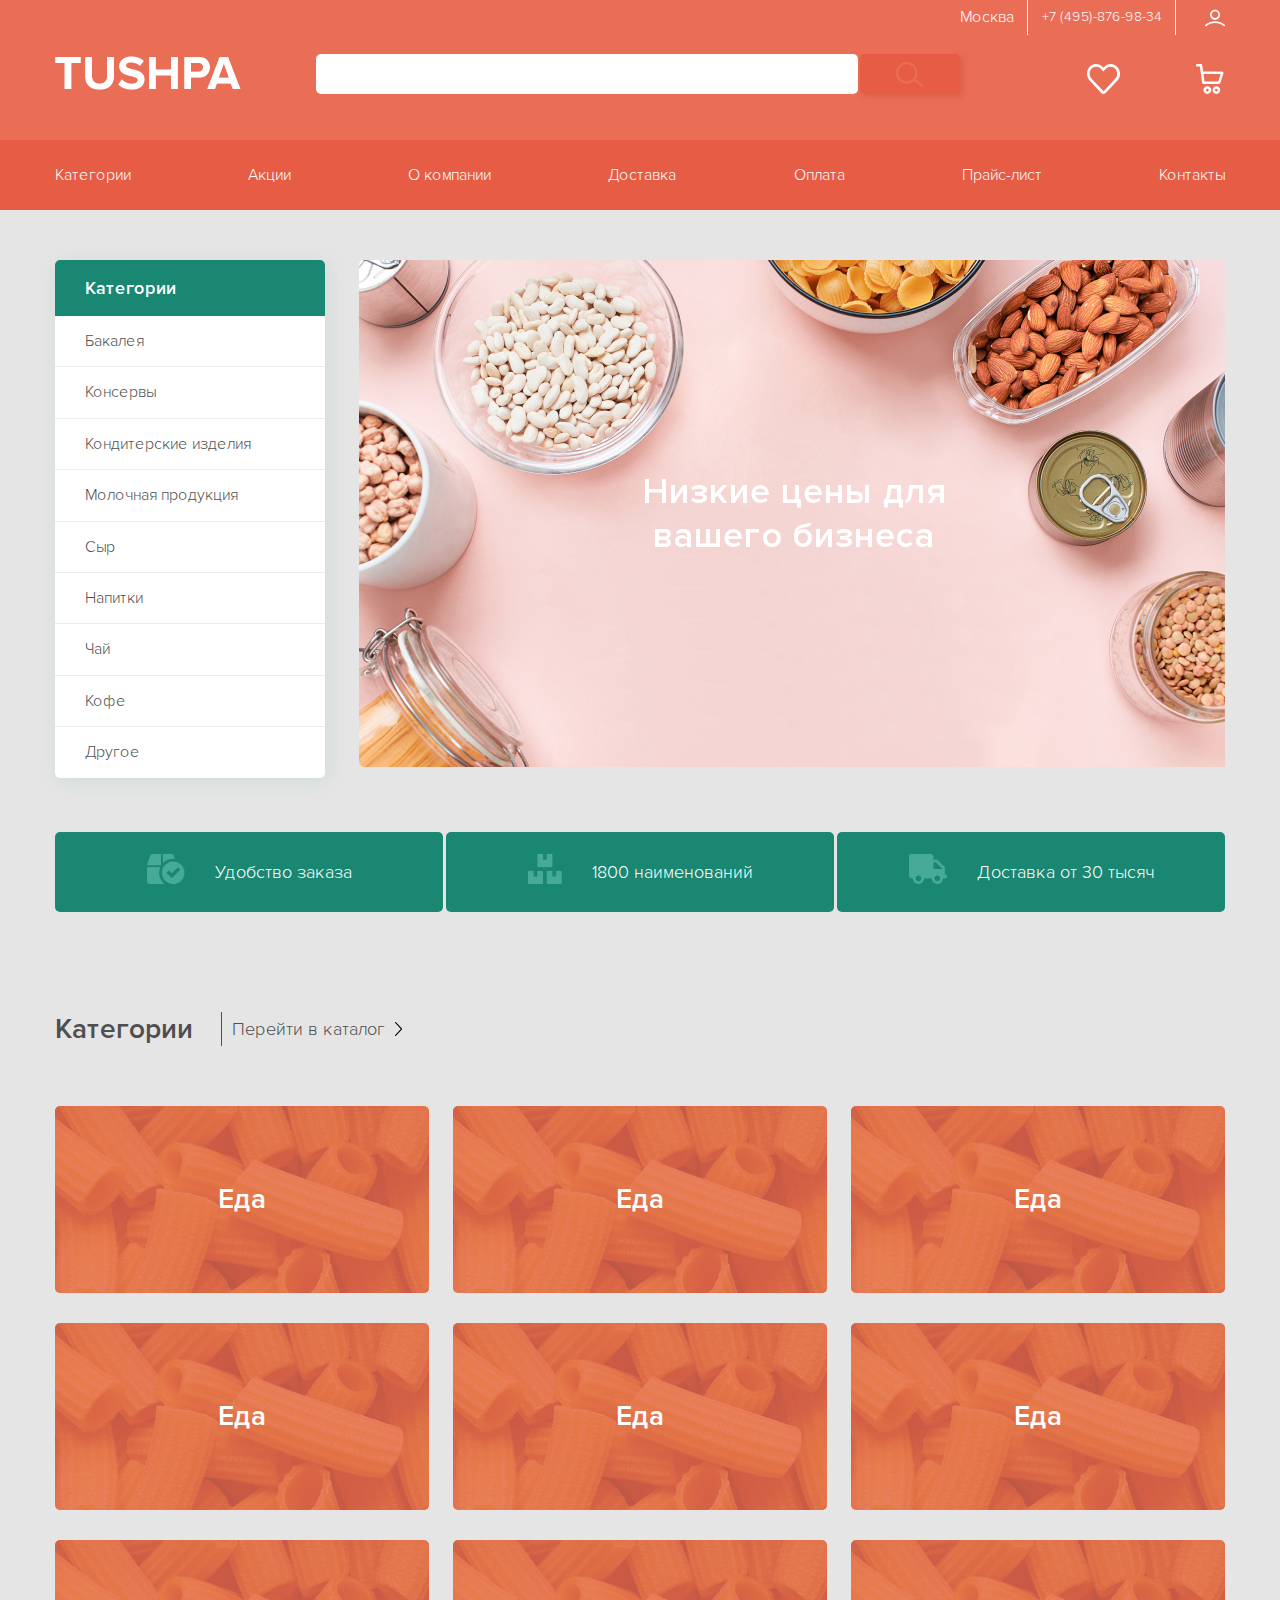
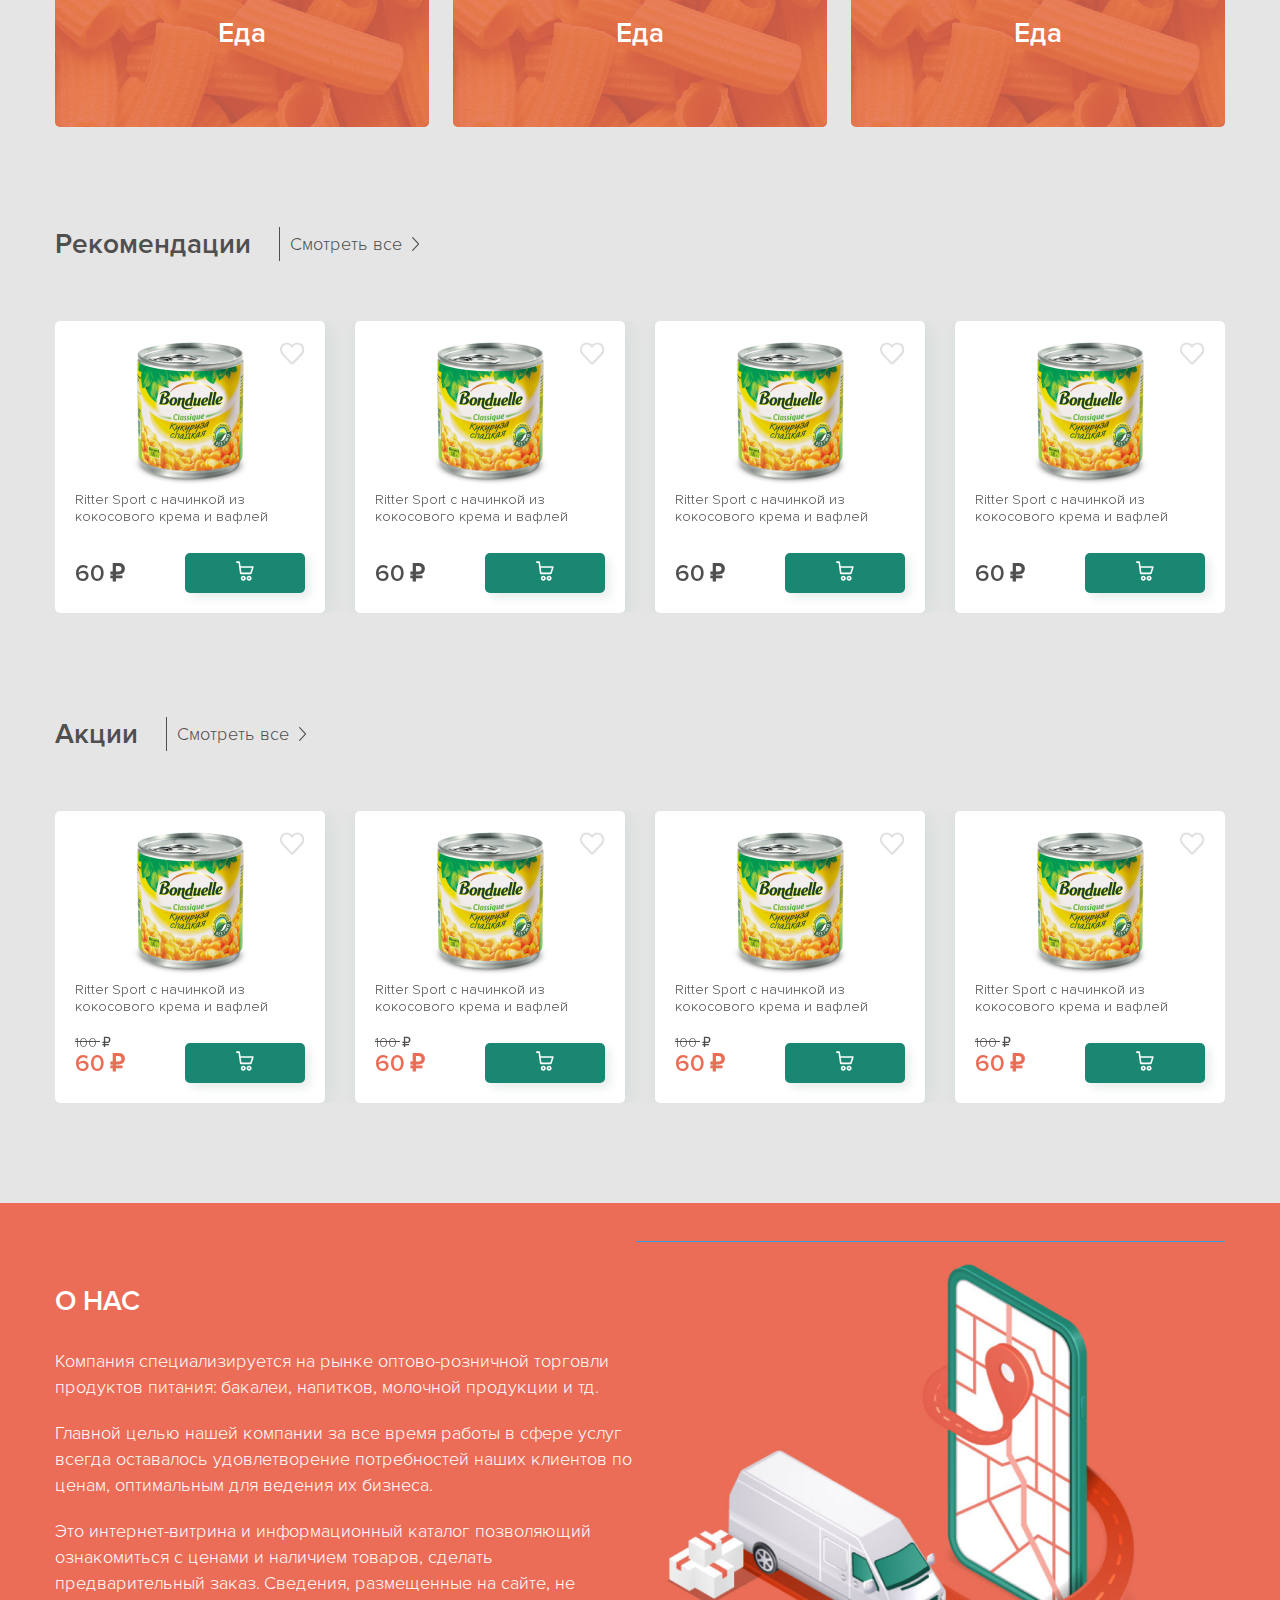
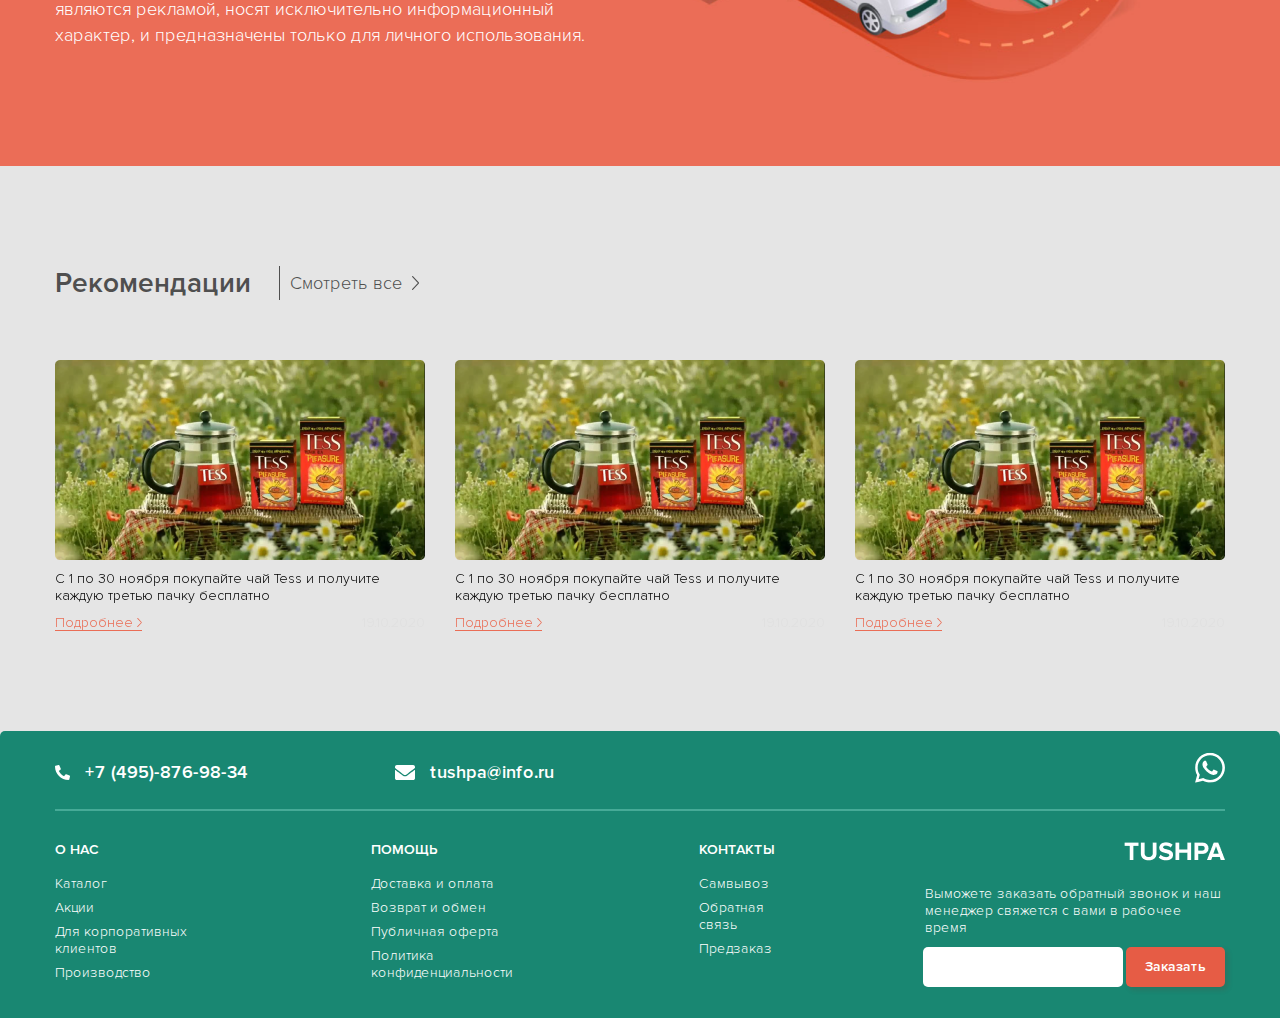
==== public/index.html @ 5996fe04 "start" ====
<!DOCTYPE html>
<html lang="ru">
  <head>
    <meta charset="UTF-8"/>
    <meta name="description" content="Здесь твой дескрипшен"/>
    <title>Здесь твой тайтл  |  Главная</title>
    <link rel="stylesheet" href="css/style.css"/>
    <meta name="viewport" content="width=device-width, initial-scale=1, maximum-scale=1"/>
  </head>
  <body class="page">
    <header class="header">
      <div class="container">
        <div class="header__top">
          <div class="header__city"> <span>Москва</span></div>
          <div class="header__tel"><a href="tel:+74958769834">+7 (495)-876-98-34</a></div>
          <div class="header__login">
            <svg>
              <use xlink:href="img/symbols.svg#svg-user"></use>
            </svg>
          </div>
        </div>
        <div class="header__main">
          <div class="header__logo"><img src="img/logo.png" alt=""/></div>
          <div class="header__search">
            <div class="header__search-input">
              <input type="text"/>
            </div>
            <div class="header__search-btn">
              <svg>
                <use xlink:href="img/symbols.svg#svg-search"></use>
              </svg>
            </div>
          </div>
          <div class="header__fav">
            <svg>
              <use xlink:href="img/symbols.svg#svg-fav"></use>
            </svg>
          </div>
          <div class="header__cart">
            <svg>
              <use xlink:href="img/symbols.svg#svg-cart"></use>
            </svg>
          </div>
        </div>
        <div class="header-mobail">
          <div class="header__login"><img src="img/logo-mobile.png" alt=""/></div>
        </div>
      </div>
    </header>
    <div class="header-nav">
      <div class="container">
        <ul class="header-nav__list">
          <li class="header-nav__item"><a class="header-nav__link" href="#">Категории</a></li>
          <li class="header-nav__item"><a class="header-nav__link" href="#">Акции</a></li>
          <li class="header-nav__item"><a class="header-nav__link" href="#">О компании</a></li>
          <li class="header-nav__item"><a class="header-nav__link" href="#">Доставка</a></li>
          <li class="header-nav__item"><a class="header-nav__link" href="#">Оплата</a></li>
          <li class="header-nav__item"><a class="header-nav__link" href="#">Прайс-лист</a></li>
          <li class="header-nav__item"><a class="header-nav__link" href="#">Контакты</a></li>
        </ul>
      </div>
    </div>
    <main class="main">
      <div class="intro">
        <div class="container">
          <div class="intro__box">
            <div class="intro__left">
              <div class="main-nav">
                <div class="main-nav__title"><span>Категории</span></div>
                <ul class="main-nav__list">
                  <li class="main-nav__item"><a class="main-nav__link" href="javascript:void(0);">Бакалея</a>
                    <ul class="main-nav__sublist">
                      <li class="main-nav__subitem"><a class="main-nav__sublink" href="javascript:void(0);"><span> Бакалея</span></a></li>
                      <li class="main-nav__subitem"><a class="main-nav__sublink" href="javascript:void(0);">Макороны</a></li>
                      <li class="main-nav__subitem"><a class="main-nav__sublink" href="javascript:void(0);">Крупы</a></li>
                      <li class="main-nav__subitem"><a class="main-nav__sublink" href="javascript:void(0);">Мука</a></li>
                      <li class="main-nav__subitem"><a class="main-nav__sublink" href="javascript:void(0);">Сахар и соль</a></li>
                      <li class="main-nav__subitem"><a class="main-nav__sublink" href="javascript:void(0);">Готвоые завраки</a></li>
                      <li class="main-nav__subitem"><a class="main-nav__sublink" href="javascript:void(0);">Продукты быстрого приготовления</a></li>
                      <li class="main-nav__subitem"><a class="main-nav__sublink" href="javascript:void(0);">Перейти в категорию<span> 
                            <svg>
                              <use xlink:href="img/symbols.svg#svg-arrow"></use>
                            </svg></span></a></li>
                    </ul>
                  </li>
                  <li class="main-nav__item"><a class="main-nav__link" href="javascript:void(0);">Консервы</a></li>
                  <li class="main-nav__item"><a class="main-nav__link" href="javascript:void(0);">Кондитерские изделия</a></li>
                  <li class="main-nav__item"><a class="main-nav__link" href="javascript:void(0);">Молочная продукция</a></li>
                  <li class="main-nav__item"><a class="main-nav__link" href="javascript:void(0);">Сыр</a></li>
                  <li class="main-nav__item"><a class="main-nav__link" href="javascript:void(0);">Напитки</a></li>
                  <li class="main-nav__item"><a class="main-nav__link" href="javascript:void(0);">Чай</a></li>
                  <li class="main-nav__item"><a class="main-nav__link" href="javascript:void(0);">Кофе</a></li>
                  <li class="main-nav__item"><a class="main-nav__link" href="javascript:void(0);">Другое</a></li>
                </ul>
              </div>
            </div>
            <div class="intro__right">
              <div class="intro__slider" data-slider="items" data-count="1">
                <ul class="intro__list" data-sliders="data-sliders">
                  <li class="intro__item">
                    <div class="intro__img"><img src="img/intro.jpg" alt=""/></div>
                    <div class="intro__text"><span>Низкие цены для вашего бизнеса</span></div>
                  </li>
                  <li class="intro__item">
                    <div class="intro__img"><img src="img/intro.jpg" alt=""/></div>
                    <div class="intro__text"><span>Низкие цены для вашего бизнеса</span></div>
                  </li>
                  <li class="intro__item">
                    <div class="intro__img"><img src="img/intro.jpg" alt=""/></div>
                    <div class="intro__text"><span>Низкие цены для вашего бизнеса</span></div>
                  </li>
                  <li class="intro__item">
                    <div class="intro__img"><img src="img/intro.jpg" alt=""/></div>
                    <div class="intro__text"><span>Низкие цены для вашего бизнеса</span></div>
                  </li>
                </ul>
              </div>
            </div>
          </div>
        </div>
      </div>
      <div class="section section_features">
        <div class="container">
          <div class="features">
            <ul class="features__list">
              <li class="features__item">
                <div class="features__img"><img src="img/features-1.png" alt=""/></div>
                <div class="features__text"><span>Удобство заказа</span></div>
              </li>
              <li class="features__item">
                <div class="features__img"><img src="img/features-2.png" alt=""/></div>
                <div class="features__text"><span>1800 наименований</span></div>
              </li>
              <li class="features__item">
                <div class="features__img"><img src="img/features-3.png" alt=""/></div>
                <div class="features__text"><span>Доставка от 30 тысяч</span></div>
              </li>
            </ul>
          </div>
        </div>
      </div>
      <div class="section section_navigation">
        <div class="container">
          <div class="mobile-nav">
            <ul class="mobile-nav__list">
              <li class="mobile-nav__item">
                <div class="mobile-nav__link">
                  <svg>
                    <use xlink:href="img/symbols.svg#svg-home"></use>
                  </svg>
                </div>
              </li>
              <li class="mobile-nav__item">
                <div class="mobile-nav__link">
                  <svg>
                    <use xlink:href="img/symbols.svg#svg-cart"></use>
                  </svg>
                </div>
              </li>
              <li class="mobile-nav__item">
                <div class="mobile-nav__link mobile-nav__search">
                  <svg>
                    <use xlink:href="img/symbols.svg#svg-search"></use>
                  </svg>
                </div>
              </li>
              <li class="mobile-nav__item">
                <div class="mobile-nav__link">
                  <svg>
                    <use xlink:href="img/symbols.svg#svg-user"></use>
                  </svg>
                </div>
              </li>
              <li class="mobile-nav__item">
                <div class="mobile-nav__link">
                  <svg>
                    <use xlink:href="img/symbols.svg#svg-burger"></use>
                  </svg>
                </div>
              </li>
            </ul>
          </div>
        </div>
      </div>
      <div class="section">
        <div class="container">
          <div class="category">
            <div class="category__title">
              <p> Категории </p><span>Перейти в каталог <span>
                  <svg>
                    <use xlink:href="img/symbols.svg#svg-arrow"></use>
                  </svg></span></span>
            </div>
            <ul class="category__list">
              <li class="category__item">
                <div class="category-card">
                  <div class="category-card__img"><img src="img/categ.png" alt=""/></div>
                  <div class="category-card__text"><span>Еда</span></div>
                </div>
              </li>
              <li class="category__item">
                <div class="category-card">
                  <div class="category-card__img"><img src="img/categ.png" alt=""/></div>
                  <div class="category-card__text"><span>Еда</span></div>
                </div>
              </li>
              <li class="category__item">
                <div class="category-card">
                  <div class="category-card__img"><img src="img/categ.png" alt=""/></div>
                  <div class="category-card__text"><span>Еда</span></div>
                </div>
              </li>
              <li class="category__item">
                <div class="category-card">
                  <div class="category-card__img"><img src="img/categ.png" alt=""/></div>
                  <div class="category-card__text"><span>Еда</span></div>
                </div>
              </li>
              <li class="category__item">
                <div class="category-card">
                  <div class="category-card__img"><img src="img/categ.png" alt=""/></div>
                  <div class="category-card__text"><span>Еда</span></div>
                </div>
              </li>
              <li class="category__item">
                <div class="category-card">
                  <div class="category-card__img"><img src="img/categ.png" alt=""/></div>
                  <div class="category-card__text"><span>Еда</span></div>
                </div>
              </li>
              <li class="category__item">
                <div class="category-card">
                  <div class="category-card__img"><img src="img/categ.png" alt=""/></div>
                  <div class="category-card__text"><span>Еда</span></div>
                </div>
              </li>
              <li class="category__item">
                <div class="category-card">
                  <div class="category-card__img"><img src="img/categ.png" alt=""/></div>
                  <div class="category-card__text"><span>Еда</span></div>
                </div>
              </li>
              <li class="category__item">
                <div class="category-card">
                  <div class="category-card__img"><img src="img/categ.png" alt=""/></div>
                  <div class="category-card__text"><span>Еда</span></div>
                </div>
              </li>
            </ul>
          </div>
        </div>
      </div>
      <div class="section">
        <div class="container">
          <div class="recommend">
            <div class="recommend__title">
              <p> Рекомендации</p><span>Смотреть все <span>
                  <svg>
                    <use xlink:href="img/symbols.svg#svg-arrow"></use>
                  </svg></span></span>
            </div>
            <div class="special__slider" data-slider="items" data-count="4">
              <ul class="recommend__list" data-sliders="data-sliders">
                <li class="recommend__item">
                  <div class="product-card">
                    <div class="product-card__fav">
                      <svg>
                        <use xlink:href="img/symbols.svg#svg-fav"></use>
                      </svg>
                    </div>
                    <div class="product-card__img"><img src="img/product-card.png" alt=""/></div>
                    <div class="product-card__text">
                      <p>Ritter Sport с начинкой из кокосового крема и вафлей </p>
                    </div>
                    <div class="product-card__box">
                      <div class="product-card__price">
                        <div class="product-card__price_sale"><span>100</span><span>₽</span></div>
                        <div class="product-card__price_new"><span>60</span><span>₽</span></div>
                      </div>
                      <div class="product-card__cart">
                        <div class="product-card__basket"><span class="product-card__basket_ico">
                            <svg>
                              <use xlink:href="img/symbols.svg#svg-cart"></use>
                            </svg></span>
                          <div class="product-card__counter"><span class="product-card__counter-minus">-</span>
                            <input type="text" value="1"/><span class="product-card__counter-plus">+</span>
                          </div>
                        </div>
                      </div>
                    </div>
                  </div>
                </li>
                <li class="recommend__item">
                  <div class="product-card">
                    <div class="product-card__fav">
                      <svg>
                        <use xlink:href="img/symbols.svg#svg-fav"></use>
                      </svg>
                    </div>
                    <div class="product-card__img"><img src="img/product-card.png" alt=""/></div>
                    <div class="product-card__text">
                      <p>Ritter Sport с начинкой из кокосового крема и вафлей </p>
                    </div>
                    <div class="product-card__box">
                      <div class="product-card__price">
                        <div class="product-card__price_sale"><span>100</span><span>₽</span></div>
                        <div class="product-card__price_new"><span>60</span><span>₽</span></div>
                      </div>
                      <div class="product-card__cart">
                        <div class="product-card__basket"><span class="product-card__basket_ico">
                            <svg>
                              <use xlink:href="img/symbols.svg#svg-cart"></use>
                            </svg></span>
                          <div class="product-card__counter"><span class="product-card__counter-minus">-</span>
                            <input type="text" value="1"/><span class="product-card__counter-plus">+</span>
                          </div>
                        </div>
                      </div>
                    </div>
                  </div>
                </li>
                <li class="recommend__item">
                  <div class="product-card">
                    <div class="product-card__fav">
                      <svg>
                        <use xlink:href="img/symbols.svg#svg-fav"></use>
                      </svg>
                    </div>
                    <div class="product-card__img"><img src="img/product-card.png" alt=""/></div>
                    <div class="product-card__text">
                      <p>Ritter Sport с начинкой из кокосового крема и вафлей </p>
                    </div>
                    <div class="product-card__box">
                      <div class="product-card__price">
                        <div class="product-card__price_sale"><span>100</span><span>₽</span></div>
                        <div class="product-card__price_new"><span>60</span><span>₽</span></div>
                      </div>
                      <div class="product-card__cart">
                        <div class="product-card__basket"><span class="product-card__basket_ico">
                            <svg>
                              <use xlink:href="img/symbols.svg#svg-cart"></use>
                            </svg></span>
                          <div class="product-card__counter"><span class="product-card__counter-minus">-</span>
                            <input type="text" value="1"/><span class="product-card__counter-plus">+</span>
                          </div>
                        </div>
                      </div>
                    </div>
                  </div>
                </li>
                <li class="recommend__item">
                  <div class="product-card">
                    <div class="product-card__fav">
                      <svg>
                        <use xlink:href="img/symbols.svg#svg-fav"></use>
                      </svg>
                    </div>
                    <div class="product-card__img"><img src="img/product-card.png" alt=""/></div>
                    <div class="product-card__text">
                      <p>Ritter Sport с начинкой из кокосового крема и вафлей </p>
                    </div>
                    <div class="product-card__box">
                      <div class="product-card__price">
                        <div class="product-card__price_sale"><span>100</span><span>₽</span></div>
                        <div class="product-card__price_new"><span>60</span><span>₽</span></div>
                      </div>
                      <div class="product-card__cart">
                        <div class="product-card__basket"><span class="product-card__basket_ico">
                            <svg>
                              <use xlink:href="img/symbols.svg#svg-cart"></use>
                            </svg></span>
                          <div class="product-card__counter"><span class="product-card__counter-minus">-</span>
                            <input type="text" value="1"/><span class="product-card__counter-plus">+</span>
                          </div>
                        </div>
                      </div>
                    </div>
                  </div>
                </li>
                <li class="recommend__item">
                  <div class="product-card">
                    <div class="product-card__fav">
                      <svg>
                        <use xlink:href="img/symbols.svg#svg-fav"></use>
                      </svg>
                    </div>
                    <div class="product-card__img"><img src="img/product-card.png" alt=""/></div>
                    <div class="product-card__text">
                      <p>Ritter Sport с начинкой из кокосового крема и вафлей </p>
                    </div>
                    <div class="product-card__box">
                      <div class="product-card__price">
                        <div class="product-card__price_sale"><span>100</span><span>₽</span></div>
                        <div class="product-card__price_new"><span>60</span><span>₽</span></div>
                      </div>
                      <div class="product-card__cart">
                        <div class="product-card__basket"><span class="product-card__basket_ico">
                            <svg>
                              <use xlink:href="img/symbols.svg#svg-cart"></use>
                            </svg></span>
                          <div class="product-card__counter"><span class="product-card__counter-minus">-</span>
                            <input type="text" value="1"/><span class="product-card__counter-plus">+</span>
                          </div>
                        </div>
                      </div>
                    </div>
                  </div>
                </li>
                <li class="recommend__item">
                  <div class="product-card">
                    <div class="product-card__fav">
                      <svg>
                        <use xlink:href="img/symbols.svg#svg-fav"></use>
                      </svg>
                    </div>
                    <div class="product-card__img"><img src="img/product-card.png" alt=""/></div>
                    <div class="product-card__text">
                      <p>Ritter Sport с начинкой из кокосового крема и вафлей </p>
                    </div>
                    <div class="product-card__box">
                      <div class="product-card__price">
                        <div class="product-card__price_sale"><span>100</span><span>₽</span></div>
                        <div class="product-card__price_new"><span>60</span><span>₽</span></div>
                      </div>
                      <div class="product-card__cart">
                        <div class="product-card__basket"><span class="product-card__basket_ico">
                            <svg>
                              <use xlink:href="img/symbols.svg#svg-cart"></use>
                            </svg></span>
                          <div class="product-card__counter"><span class="product-card__counter-minus">-</span>
                            <input type="text" value="1"/><span class="product-card__counter-plus">+</span>
                          </div>
                        </div>
                      </div>
                    </div>
                  </div>
                </li>
                <li class="recommend__item">
                  <div class="product-card">
                    <div class="product-card__fav">
                      <svg>
                        <use xlink:href="img/symbols.svg#svg-fav"></use>
                      </svg>
                    </div>
                    <div class="product-card__img"><img src="img/product-card.png" alt=""/></div>
                    <div class="product-card__text">
                      <p>Ritter Sport с начинкой из кокосового крема и вафлей </p>
                    </div>
                    <div class="product-card__box">
                      <div class="product-card__price">
                        <div class="product-card__price_sale"><span>100</span><span>₽</span></div>
                        <div class="product-card__price_new"><span>60</span><span>₽</span></div>
                      </div>
                      <div class="product-card__cart">
                        <div class="product-card__basket"><span class="product-card__basket_ico">
                            <svg>
                              <use xlink:href="img/symbols.svg#svg-cart"></use>
                            </svg></span>
                          <div class="product-card__counter"><span class="product-card__counter-minus">-</span>
                            <input type="text" value="1"/><span class="product-card__counter-plus">+</span>
                          </div>
                        </div>
                      </div>
                    </div>
                  </div>
                </li>
                <li class="recommend__item">
                  <div class="product-card">
                    <div class="product-card__fav">
                      <svg>
                        <use xlink:href="img/symbols.svg#svg-fav"></use>
                      </svg>
                    </div>
                    <div class="product-card__img"><img src="img/product-card.png" alt=""/></div>
                    <div class="product-card__text">
                      <p>Ritter Sport с начинкой из кокосового крема и вафлей </p>
                    </div>
                    <div class="product-card__box">
                      <div class="product-card__price">
                        <div class="product-card__price_sale"><span>100</span><span>₽</span></div>
                        <div class="product-card__price_new"><span>60</span><span>₽</span></div>
                      </div>
                      <div class="product-card__cart">
                        <div class="product-card__basket"><span class="product-card__basket_ico">
                            <svg>
                              <use xlink:href="img/symbols.svg#svg-cart"></use>
                            </svg></span>
                          <div class="product-card__counter"><span class="product-card__counter-minus">-</span>
                            <input type="text" value="1"/><span class="product-card__counter-plus">+</span>
                          </div>
                        </div>
                      </div>
                    </div>
                  </div>
                </li>
              </ul>
            </div>
          </div>
        </div>
      </div>
      <div class="section">
        <div class="container">
          <div class="stocks">
            <div class="stocks__title">
              <p> Акции</p><span>Смотреть все <span>
                  <svg>
                    <use xlink:href="img/symbols.svg#svg-arrow"></use>
                  </svg></span></span>
            </div>
            <div class="special__slider" data-slider="items" data-count="4">
              <ul class="stocks__list" data-sliders="data-sliders">
                <li class="stocks__item">
                  <div class="product-card">
                    <div class="product-card__fav">
                      <svg>
                        <use xlink:href="img/symbols.svg#svg-fav"></use>
                      </svg>
                    </div>
                    <div class="product-card__img"><img src="img/product-card.png" alt=""/></div>
                    <div class="product-card__text">
                      <p>Ritter Sport с начинкой из кокосового крема и вафлей </p>
                    </div>
                    <div class="product-card__box">
                      <div class="product-card__price">
                        <div class="product-card__price_sale"><span>100</span><span>₽</span></div>
                        <div class="product-card__price_new"><span>60</span><span>₽</span></div>
                      </div>
                      <div class="product-card__cart">
                        <div class="product-card__basket"><span class="product-card__basket_ico">
                            <svg>
                              <use xlink:href="img/symbols.svg#svg-cart"></use>
                            </svg></span>
                          <div class="product-card__counter"><span class="product-card__counter-minus">-</span>
                            <input type="text" value="1"/><span class="product-card__counter-plus">+</span>
                          </div>
                        </div>
                      </div>
                    </div>
                  </div>
                </li>
                <li class="stocks__item">
                  <div class="product-card">
                    <div class="product-card__fav">
                      <svg>
                        <use xlink:href="img/symbols.svg#svg-fav"></use>
                      </svg>
                    </div>
                    <div class="product-card__img"><img src="img/product-card.png" alt=""/></div>
                    <div class="product-card__text">
                      <p>Ritter Sport с начинкой из кокосового крема и вафлей </p>
                    </div>
                    <div class="product-card__box">
                      <div class="product-card__price">
                        <div class="product-card__price_sale"><span>100</span><span>₽</span></div>
                        <div class="product-card__price_new"><span>60</span><span>₽</span></div>
                      </div>
                      <div class="product-card__cart">
                        <div class="product-card__basket"><span class="product-card__basket_ico">
                            <svg>
                              <use xlink:href="img/symbols.svg#svg-cart"></use>
                            </svg></span>
                          <div class="product-card__counter"><span class="product-card__counter-minus">-</span>
                            <input type="text" value="1"/><span class="product-card__counter-plus">+</span>
                          </div>
                        </div>
                      </div>
                    </div>
                  </div>
                </li>
                <li class="stocks__item">
                  <div class="product-card">
                    <div class="product-card__fav">
                      <svg>
                        <use xlink:href="img/symbols.svg#svg-fav"></use>
                      </svg>
                    </div>
                    <div class="product-card__img"><img src="img/product-card.png" alt=""/></div>
                    <div class="product-card__text">
                      <p>Ritter Sport с начинкой из кокосового крема и вафлей </p>
                    </div>
                    <div class="product-card__box">
                      <div class="product-card__price">
                        <div class="product-card__price_sale"><span>100</span><span>₽</span></div>
                        <div class="product-card__price_new"><span>60</span><span>₽</span></div>
                      </div>
                      <div class="product-card__cart">
                        <div class="product-card__basket"><span class="product-card__basket_ico">
                            <svg>
                              <use xlink:href="img/symbols.svg#svg-cart"></use>
                            </svg></span>
                          <div class="product-card__counter"><span class="product-card__counter-minus">-</span>
                            <input type="text" value="1"/><span class="product-card__counter-plus">+</span>
                          </div>
                        </div>
                      </div>
                    </div>
                  </div>
                </li>
                <li class="stocks__item">
                  <div class="product-card">
                    <div class="product-card__fav">
                      <svg>
                        <use xlink:href="img/symbols.svg#svg-fav"></use>
                      </svg>
                    </div>
                    <div class="product-card__img"><img src="img/product-card.png" alt=""/></div>
                    <div class="product-card__text">
                      <p>Ritter Sport с начинкой из кокосового крема и вафлей </p>
                    </div>
                    <div class="product-card__box">
                      <div class="product-card__price">
                        <div class="product-card__price_sale"><span>100</span><span>₽</span></div>
                        <div class="product-card__price_new"><span>60</span><span>₽</span></div>
                      </div>
                      <div class="product-card__cart">
                        <div class="product-card__basket"><span class="product-card__basket_ico">
                            <svg>
                              <use xlink:href="img/symbols.svg#svg-cart"></use>
                            </svg></span>
                          <div class="product-card__counter"><span class="product-card__counter-minus">-</span>
                            <input type="text" value="1"/><span class="product-card__counter-plus">+</span>
                          </div>
                        </div>
                      </div>
                    </div>
                  </div>
                </li>
                <li class="stocks__item">
                  <div class="product-card">
                    <div class="product-card__fav">
                      <svg>
                        <use xlink:href="img/symbols.svg#svg-fav"></use>
                      </svg>
                    </div>
                    <div class="product-card__img"><img src="img/product-card.png" alt=""/></div>
                    <div class="product-card__text">
                      <p>Ritter Sport с начинкой из кокосового крема и вафлей </p>
                    </div>
                    <div class="product-card__box">
                      <div class="product-card__price">
                        <div class="product-card__price_sale"><span>100</span><span>₽</span></div>
                        <div class="product-card__price_new"><span>60</span><span>₽</span></div>
                      </div>
                      <div class="product-card__cart">
                        <div class="product-card__basket"><span class="product-card__basket_ico">
                            <svg>
                              <use xlink:href="img/symbols.svg#svg-cart"></use>
                            </svg></span>
                          <div class="product-card__counter"><span class="product-card__counter-minus">-</span>
                            <input type="text" value="1"/><span class="product-card__counter-plus">+</span>
                          </div>
                        </div>
                      </div>
                    </div>
                  </div>
                </li>
                <li class="stocks__item">
                  <div class="product-card">
                    <div class="product-card__fav">
                      <svg>
                        <use xlink:href="img/symbols.svg#svg-fav"></use>
                      </svg>
                    </div>
                    <div class="product-card__img"><img src="img/product-card.png" alt=""/></div>
                    <div class="product-card__text">
                      <p>Ritter Sport с начинкой из кокосового крема и вафлей </p>
                    </div>
                    <div class="product-card__box">
                      <div class="product-card__price">
                        <div class="product-card__price_sale"><span>100</span><span>₽</span></div>
                        <div class="product-card__price_new"><span>60</span><span>₽</span></div>
                      </div>
                      <div class="product-card__cart">
                        <div class="product-card__basket"><span class="product-card__basket_ico">
                            <svg>
                              <use xlink:href="img/symbols.svg#svg-cart"></use>
                            </svg></span>
                          <div class="product-card__counter"><span class="product-card__counter-minus">-</span>
                            <input type="text" value="1"/><span class="product-card__counter-plus">+</span>
                          </div>
                        </div>
                      </div>
                    </div>
                  </div>
                </li>
                <li class="stocks__item">
                  <div class="product-card">
                    <div class="product-card__fav">
                      <svg>
                        <use xlink:href="img/symbols.svg#svg-fav"></use>
                      </svg>
                    </div>
                    <div class="product-card__img"><img src="img/product-card.png" alt=""/></div>
                    <div class="product-card__text">
                      <p>Ritter Sport с начинкой из кокосового крема и вафлей </p>
                    </div>
                    <div class="product-card__box">
                      <div class="product-card__price">
                        <div class="product-card__price_sale"><span>100</span><span>₽</span></div>
                        <div class="product-card__price_new"><span>60</span><span>₽</span></div>
                      </div>
                      <div class="product-card__cart">
                        <div class="product-card__basket"><span class="product-card__basket_ico">
                            <svg>
                              <use xlink:href="img/symbols.svg#svg-cart"></use>
                            </svg></span>
                          <div class="product-card__counter"><span class="product-card__counter-minus">-</span>
                            <input type="text" value="1"/><span class="product-card__counter-plus">+</span>
                          </div>
                        </div>
                      </div>
                    </div>
                  </div>
                </li>
                <li class="stocks__item">
                  <div class="product-card">
                    <div class="product-card__fav">
                      <svg>
                        <use xlink:href="img/symbols.svg#svg-fav"></use>
                      </svg>
                    </div>
                    <div class="product-card__img"><img src="img/product-card.png" alt=""/></div>
                    <div class="product-card__text">
                      <p>Ritter Sport с начинкой из кокосового крема и вафлей </p>
                    </div>
                    <div class="product-card__box">
                      <div class="product-card__price">
                        <div class="product-card__price_sale"><span>100</span><span>₽</span></div>
                        <div class="product-card__price_new"><span>60</span><span>₽</span></div>
                      </div>
                      <div class="product-card__cart">
                        <div class="product-card__basket"><span class="product-card__basket_ico">
                            <svg>
                              <use xlink:href="img/symbols.svg#svg-cart"></use>
                            </svg></span>
                          <div class="product-card__counter"><span class="product-card__counter-minus">-</span>
                            <input type="text" value="1"/><span class="product-card__counter-plus">+</span>
                          </div>
                        </div>
                      </div>
                    </div>
                  </div>
                </li>
              </ul>
            </div>
          </div>
        </div>
      </div>
      <div class="section section_about">
        <div class="container">
          <div class="about">
            <div class="about__left"> 
              <div class="about__title"> 
                <p>О НАС</p>
              </div>
              <div class="about__text">
                <p>Компания специализируется на рынке оптово-розничной торговли продуктов питания: бакалеи, напитков, молочной продукции и тд.</p>
                <p>Главной целью нашей компании за все время работы в сфере услуг всегда оставалось удовлетворение потребностей наших клиентов по ценам, оптимальным для ведения их бизнеса.</p>
                <p>Это интернет-витрина и информационный каталог позволяющий ознакомиться с ценами и наличием товаров, сделать предварительный заказ. Сведения, размещенные на сайте,  не являются рекламой, носят исключительно информационный характер, и предназначены только для личного использования.</p>
              </div>
            </div>
            <div class="about__right">
              <div class="about__img"><img src="img/about.png" alt=""/></div>
            </div>
          </div>
        </div>
      </div>
      <div class="section">
        <div class="container">
          <div class="special">
            <div class="special__title">
              <p> Рекомендации</p><span>Смотреть все <span>
                  <svg>
                    <use xlink:href="img/symbols.svg#svg-arrow"></use>
                  </svg></span></span>
            </div>
            <div class="special__slider" data-slider="items" data-count="3">
              <ul class="special__list" data-sliders="data-sliders">
                <li class="special__item">
                  <div class="special-card">
                    <div class="special-card__img"><img src="img/special.png" alt=""/></div>
                    <div class="special-card__text">
                      <p>С 1 по 30 ноября покупайте чай Tess и получите каждую третью пачку бесплатно</p>
                    </div>
                    <div class="special-card__box"><a class="special-card__link"> Подробнее <span> 
                          <svg>
                            <use xlink:href="img/symbols.svg#svg-arrow"></use>
                          </svg></span></a>
                      <div class="special-card__date">19.10.2020</div>
                    </div>
                  </div>
                </li>
                <li class="special__item">
                  <div class="special-card">
                    <div class="special-card__img"><img src="img/special.png" alt=""/></div>
                    <div class="special-card__text">
                      <p>С 1 по 30 ноября покупайте чай Tess и получите каждую третью пачку бесплатно</p>
                    </div>
                    <div class="special-card__box"><a class="special-card__link"> Подробнее <span> 
                          <svg>
                            <use xlink:href="img/symbols.svg#svg-arrow"></use>
                          </svg></span></a>
                      <div class="special-card__date">19.10.2020</div>
                    </div>
                  </div>
                </li>
                <li class="special__item">
                  <div class="special-card">
                    <div class="special-card__img"><img src="img/special.png" alt=""/></div>
                    <div class="special-card__text">
                      <p>С 1 по 30 ноября покупайте чай Tess и получите каждую третью пачку бесплатно</p>
                    </div>
                    <div class="special-card__box"><a class="special-card__link"> Подробнее <span> 
                          <svg>
                            <use xlink:href="img/symbols.svg#svg-arrow"></use>
                          </svg></span></a>
                      <div class="special-card__date">19.10.2020</div>
                    </div>
                  </div>
                </li>
                <li class="special__item">
                  <div class="special-card">
                    <div class="special-card__img"><img src="img/special.png" alt=""/></div>
                    <div class="special-card__text">
                      <p>С 1 по 30 ноября покупайте чай Tess и получите каждую третью пачку бесплатно</p>
                    </div>
                    <div class="special-card__box"><a class="special-card__link"> Подробнее <span> 
                          <svg>
                            <use xlink:href="img/symbols.svg#svg-arrow"></use>
                          </svg></span></a>
                      <div class="special-card__date">19.10.2020</div>
                    </div>
                  </div>
                </li>
                <li class="special__item">
                  <div class="special-card">
                    <div class="special-card__img"><img src="img/special.png" alt=""/></div>
                    <div class="special-card__text">
                      <p>С 1 по 30 ноября покупайте чай Tess и получите каждую третью пачку бесплатно</p>
                    </div>
                    <div class="special-card__box"><a class="special-card__link"> Подробнее <span> 
                          <svg>
                            <use xlink:href="img/symbols.svg#svg-arrow"></use>
                          </svg></span></a>
                      <div class="special-card__date">19.10.2020</div>
                    </div>
                  </div>
                </li>
                <li class="special__item">
                  <div class="special-card">
                    <div class="special-card__img"><img src="img/special.png" alt=""/></div>
                    <div class="special-card__text">
                      <p>С 1 по 30 ноября покупайте чай Tess и получите каждую третью пачку бесплатно</p>
                    </div>
                    <div class="special-card__box"><a class="special-card__link"> Подробнее <span> 
                          <svg>
                            <use xlink:href="img/symbols.svg#svg-arrow"></use>
                          </svg></span></a>
                      <div class="special-card__date">19.10.2020</div>
                    </div>
                  </div>
                </li>
                <li class="special__item">
                  <div class="special-card">
                    <div class="special-card__img"><img src="img/special.png" alt=""/></div>
                    <div class="special-card__text">
                      <p>С 1 по 30 ноября покупайте чай Tess и получите каждую третью пачку бесплатно</p>
                    </div>
                    <div class="special-card__box"><a class="special-card__link"> Подробнее <span> 
                          <svg>
                            <use xlink:href="img/symbols.svg#svg-arrow"></use>
                          </svg></span></a>
                      <div class="special-card__date">19.10.2020</div>
                    </div>
                  </div>
                </li>
                <li class="special__item">
                  <div class="special-card">
                    <div class="special-card__img"><img src="img/special.png" alt=""/></div>
                    <div class="special-card__text">
                      <p>С 1 по 30 ноября покупайте чай Tess и получите каждую третью пачку бесплатно</p>
                    </div>
                    <div class="special-card__box"><a class="special-card__link"> Подробнее <span> 
                          <svg>
                            <use xlink:href="img/symbols.svg#svg-arrow"></use>
                          </svg></span></a>
                      <div class="special-card__date">19.10.2020</div>
                    </div>
                  </div>
                </li>
                <li class="special__item">
                  <div class="special-card">
                    <div class="special-card__img"><img src="img/special.png" alt=""/></div>
                    <div class="special-card__text">
                      <p>С 1 по 30 ноября покупайте чай Tess и получите каждую третью пачку бесплатно</p>
                    </div>
                    <div class="special-card__box"><a class="special-card__link"> Подробнее <span> 
                          <svg>
                            <use xlink:href="img/symbols.svg#svg-arrow"></use>
                          </svg></span></a>
                      <div class="special-card__date">19.10.2020</div>
                    </div>
                  </div>
                </li>
                <li class="special__item">
                  <div class="special-card">
                    <div class="special-card__img"><img src="img/special.png" alt=""/></div>
                    <div class="special-card__text">
                      <p>С 1 по 30 ноября покупайте чай Tess и получите каждую третью пачку бесплатно</p>
                    </div>
                    <div class="special-card__box"><a class="special-card__link"> Подробнее <span> 
                          <svg>
                            <use xlink:href="img/symbols.svg#svg-arrow"></use>
                          </svg></span></a>
                      <div class="special-card__date">19.10.2020</div>
                    </div>
                  </div>
                </li>
                <li class="special__item">
                  <div class="special-card">
                    <div class="special-card__img"><img src="img/special.png" alt=""/></div>
                    <div class="special-card__text">
                      <p>С 1 по 30 ноября покупайте чай Tess и получите каждую третью пачку бесплатно</p>
                    </div>
                    <div class="special-card__box"><a class="special-card__link"> Подробнее <span> 
                          <svg>
                            <use xlink:href="img/symbols.svg#svg-arrow"></use>
                          </svg></span></a>
                      <div class="special-card__date">19.10.2020</div>
                    </div>
                  </div>
                </li>
                <li class="special__item">
                  <div class="special-card">
                    <div class="special-card__img"><img src="img/special.png" alt=""/></div>
                    <div class="special-card__text">
                      <p>С 1 по 30 ноября покупайте чай Tess и получите каждую третью пачку бесплатно</p>
                    </div>
                    <div class="special-card__box"><a class="special-card__link"> Подробнее <span> 
                          <svg>
                            <use xlink:href="img/symbols.svg#svg-arrow"></use>
                          </svg></span></a>
                      <div class="special-card__date">19.10.2020</div>
                    </div>
                  </div>
                </li>
              </ul>
            </div>
          </div>
        </div>
      </div>
    </main>
    <footer class="footer">
      <div class="container">
        <div class="footer__box">
          <div class="footer__top">
            <div class="footer__tel">
              <svg>
                <use xlink:href="img/symbols.svg#svg-tel"></use>
              </svg><span>+7 (495)-876-98-34</span>
            </div>
            <div class="footer__email">
              <svg>
                <use xlink:href="img/symbols.svg#svg-email"></use>
              </svg><span> tushpa@info.ru</span>
            </div>
            <div class="footer__whatsapp">
              <svg>
                <use xlink:href="img/symbols.svg#svg-whatsapp"></use>
              </svg>
            </div>
          </div>
          <div class="footer__bottom">
            <div class="footer__nav">
              <ul class="footer__list">
                <li class="footer__item"><span class="footer__link-name"> О нас</span></li>
                <li class="footer__item"><a class="footer__link">Каталог</a></li>
                <li class="footer__item"><a class="footer__link">Акции</a></li>
                <li class="footer__item"><a class="footer__link">Для корпоративных клиентов</a></li>
                <li class="footer__item"><a class="footer__link">Производство</a></li>
              </ul>
              <ul class="footer__list">
                <li class="footer__item"><span class="footer__link-name"> Помощь</span></li>
                <li class="footer__item"><a class="footer__link">Доставка и оплата</a></li>
                <li class="footer__item"><a class="footer__link">Возврат и обмен</a></li>
                <li class="footer__item"><a class="footer__link">Публичная оферта</a></li>
                <li class="footer__item"><a class="footer__link">Политика конфиденциальности</a></li>
              </ul>
              <ul class="footer__list">
                <li class="footer__item"><span class="footer__link-name"> КОНТАКТЫ</span></li>
                <li class="footer__item"><a class="footer__link">Самвывоз</a></li>
                <li class="footer__item"><a class="footer__link">Обратная связь</a></li>
                <li class="footer__item"><a class="footer__link">Предзаказ</a></li>
              </ul>
            </div>
            <div class="footer__feedback">
              <div class="footer__logo"><img src="img/logo-footer.png" alt=""/></div>
              <div class="footer__text"> 
                <p>Выможете заказать обратный звонок и наш менеджер свяжется с вами в рабочее время</p>
              </div>
              <div class="footer__form">
                <div class="footer__input">
                  <input type="text"/>
                </div>
                <div class="footer__btn"><span>Заказать</span></div>
              </div>
            </div>
          </div>
        </div>
      </div>
    </footer>
    <script src="js/libs.js"></script>
    <script src="js/script.js"></script>
  </body>
</html>
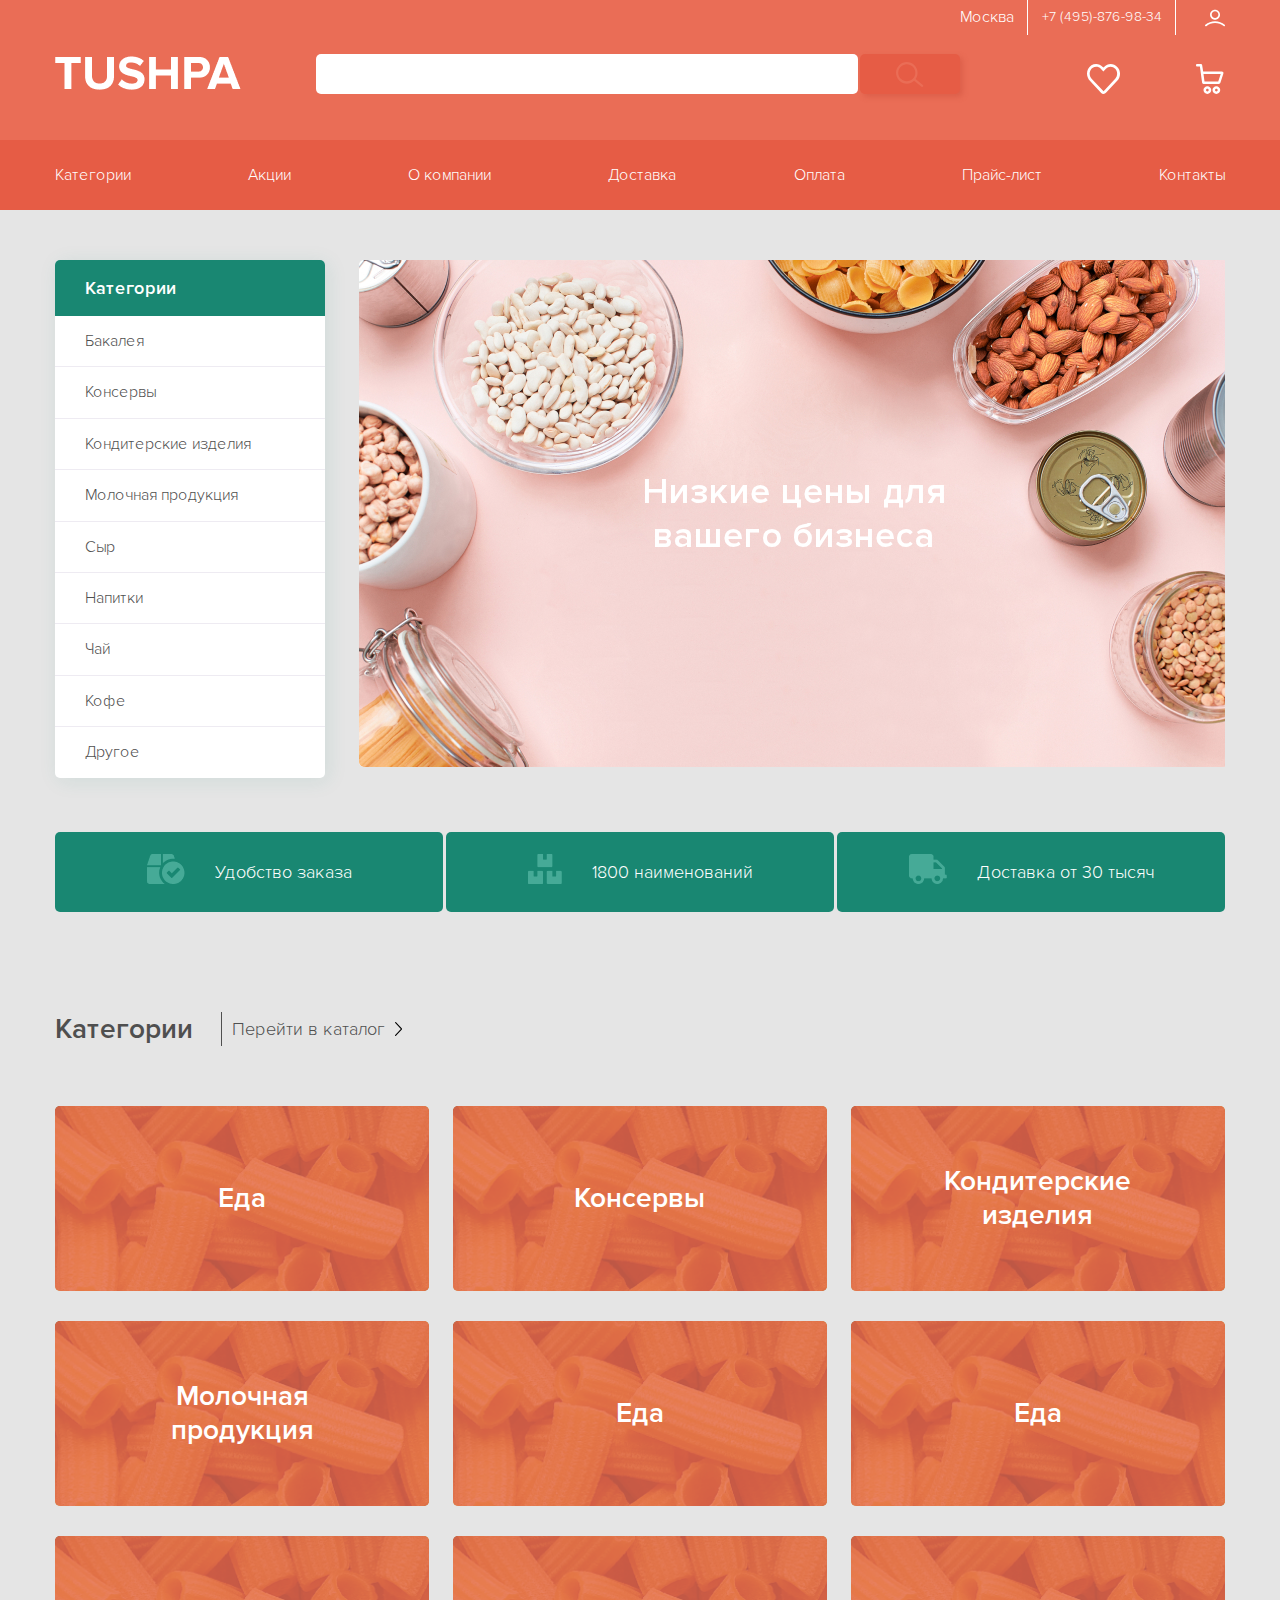
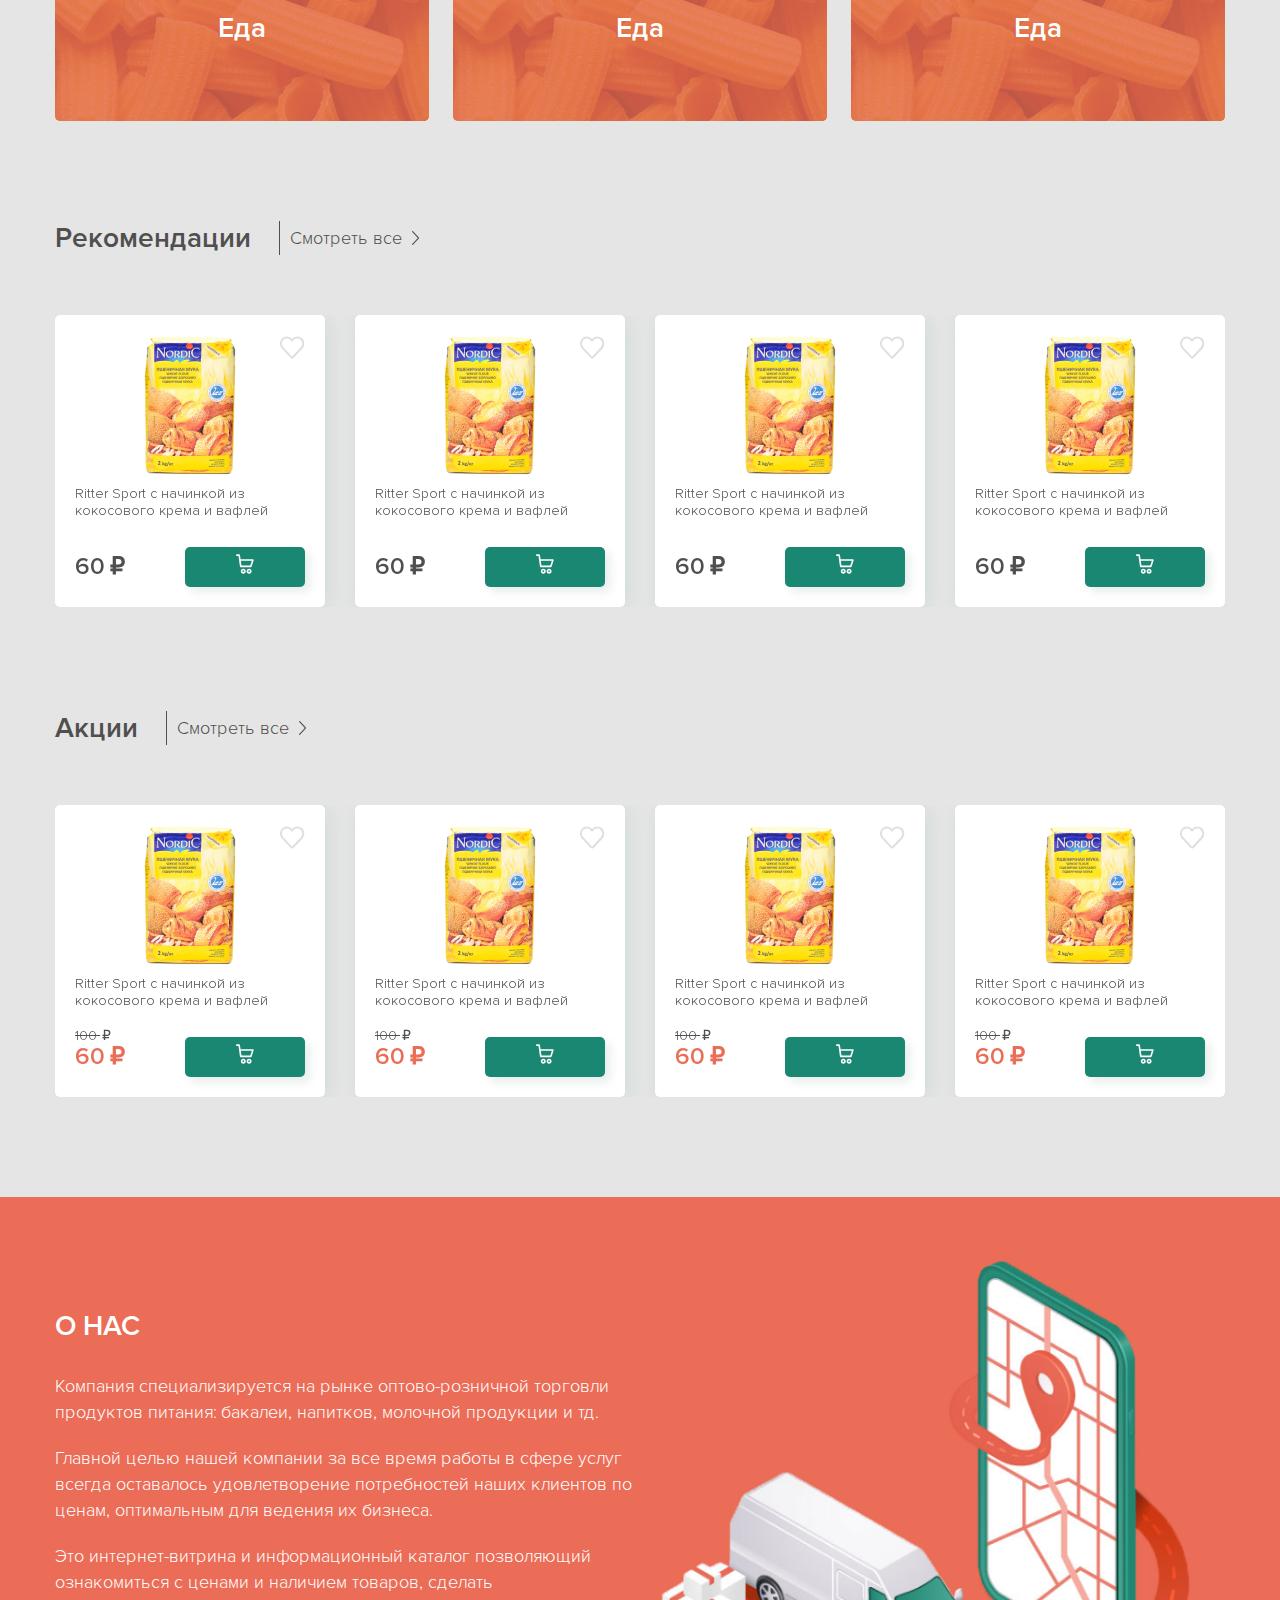
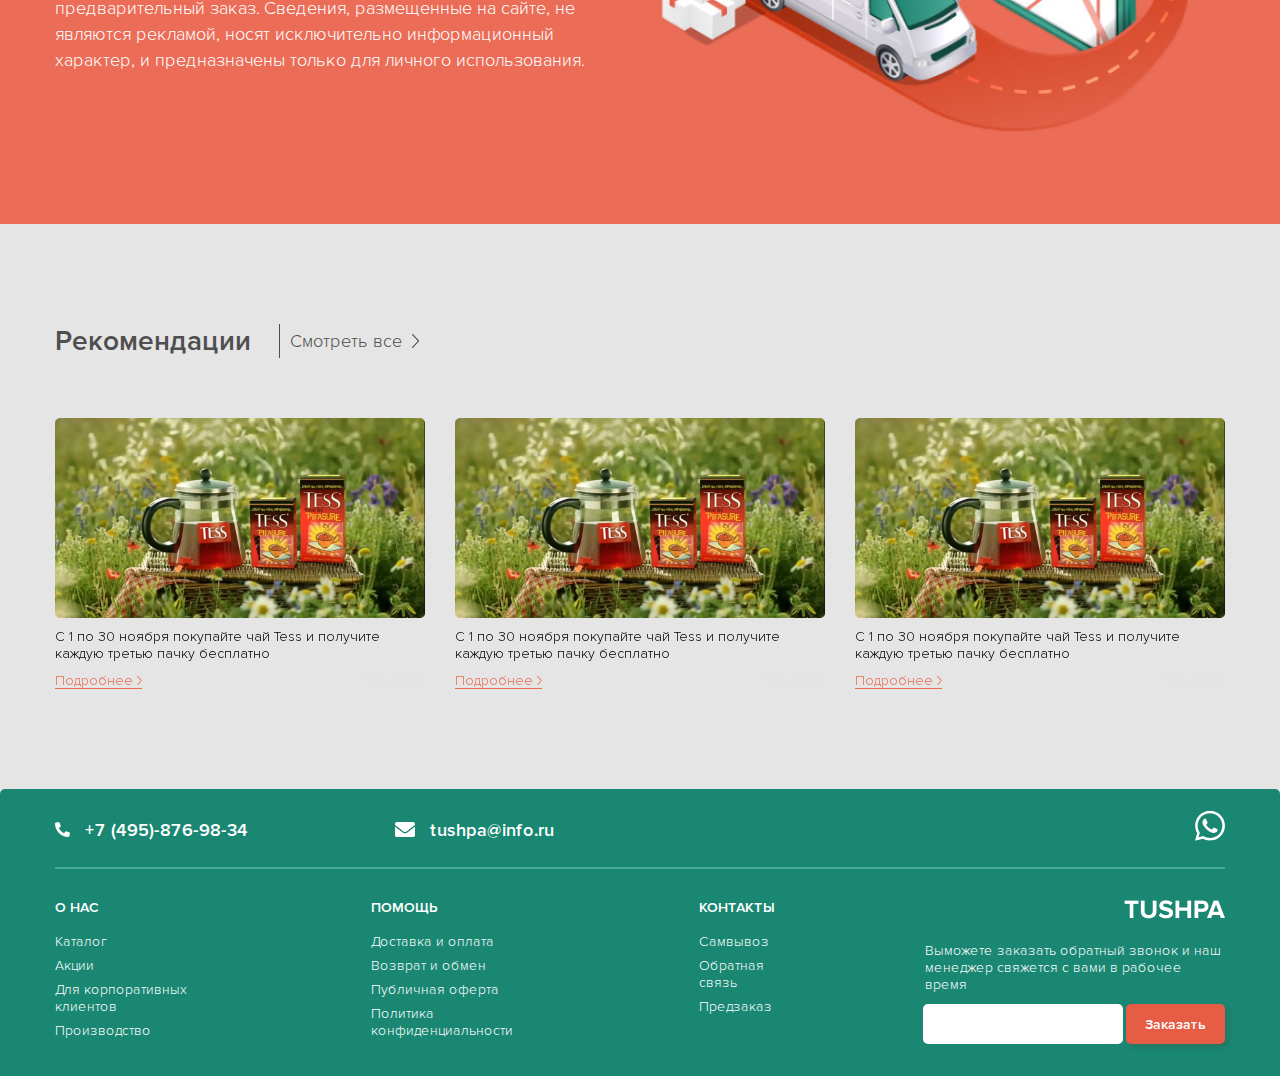
==== commit aaaf5801: "start" ====
--- a/public/index.html
+++ b/public/index.html
@@ -30,16 +30,104 @@
                 <use xlink:href="img/symbols.svg#svg-search"></use>
               </svg>
             </div>
+            <div class="search-bar">
+              <div class="search-bar__list">
+                <div class="search-bar__img"><img src="img/product-card.png" alt=""/></div>
+                <div class="search-bar__text"><span>Ritter Sport с начинкой из кокосового крема и вафлей </span></div>
+                <div class="search-bar__cart">
+                  <svg>
+                    <use xlink:href="img/symbols.svg#svg-cart"></use>
+                  </svg>
+                </div>
+              </div>
+              <div class="search-bar__list">
+                <div class="search-bar__img"><img src="img/product-card.png" alt=""/></div>
+                <div class="search-bar__text"><span>Ritter Sport с начинкой из кокосового крема и вафлей </span></div>
+                <div class="search-bar__cart">
+                  <svg>
+                    <use xlink:href="img/symbols.svg#svg-cart"></use>
+                  </svg>
+                </div>
+              </div>
+              <div class="search-bar__list">
+                <div class="search-bar__img"><img src="img/product-card.png" alt=""/></div>
+                <div class="search-bar__text"><span>Ritter Sport с начинкой из кокосового крема и вафлей </span></div>
+                <div class="search-bar__cart">
+                  <svg>
+                    <use xlink:href="img/symbols.svg#svg-cart"></use>
+                  </svg>
+                </div>
+              </div>
+              <div class="search-bar__btn"><a class="special-card__link"> Перейти к результатам<span> 
+                    <svg>
+                      <use xlink:href="img/symbols.svg#svg-arrow"></use>
+                    </svg></span></a></div>
+            </div>
           </div>
           <div class="header__fav">
             <svg>
               <use xlink:href="img/symbols.svg#svg-fav"></use>
             </svg>
           </div>
-          <div class="header__cart">
-            <svg>
-              <use xlink:href="img/symbols.svg#svg-cart"></use>
-            </svg>
+          <div class="header__cart"><span>
+              <svg>
+                <use xlink:href="img/symbols.svg#svg-cart"></use>
+              </svg></span>
+            <div class="header__cart-mini cart-mini"><svg width="41" height="21" viewBox="0 0 41 21" fill="none" xmlns="http://www.w3.org/2000/svg" class="cart-mini__decor">
+<path d="M0.402344 21V21C2.02406 21 3.56314 20.2135 4.50053 18.8901L15.9262 2.76008C17.9189 -0.0531069 22.0937 -0.0530879 24.0864 2.76011L35.5118 18.8901C36.4492 20.2135 37.9702 21 39.5919 21H40.0063H0.402344Z"/>
+</svg>
+              <ul class="cart-mini__list">
+                <li class="cart-mini__item">
+                  <div class="cart-mini__delete">
+                    <svg>
+                      <use xlink:href="img/symbols.svg#svg-cart-delete"></use>
+                    </svg>
+                  </div>
+                  <div class="cart-mini__img"> <img src="img/product-card.png" alt=""/></div>
+                  <div class="cart-mini__name">Ritter SportSportSport</div>
+                  <div class="cart-mini__current">
+                    <div class="product-card__counter"><span class="product-card__counter-minus">-</span>
+                      <input type="text" value="1"/><span class="product-card__counter-plus">+</span>
+                    </div>
+                  </div>
+                  <div class="cart-mini__price"><span>60 </span><span>₽</span></div>
+                </li>
+                <li class="cart-mini__item">
+                  <div class="cart-mini__delete">
+                    <svg>
+                      <use xlink:href="img/symbols.svg#svg-cart-delete"></use>
+                    </svg>
+                  </div>
+                  <div class="cart-mini__img"> <img src="img/product-card.png" alt=""/></div>
+                  <div class="cart-mini__name">Ritter SportSportSport</div>
+                  <div class="cart-mini__current">
+                    <div class="product-card__counter"><span class="product-card__counter-minus">-</span>
+                      <input type="text" value="1"/><span class="product-card__counter-plus">+</span>
+                    </div>
+                  </div>
+                  <div class="cart-mini__price"><span>60 </span><span>₽</span></div>
+                </li>
+                <li class="cart-mini__item">
+                  <div class="cart-mini__delete">
+                    <svg>
+                      <use xlink:href="img/symbols.svg#svg-cart-delete"></use>
+                    </svg>
+                  </div>
+                  <div class="cart-mini__img"> <img src="img/product-card.png" alt=""/></div>
+                  <div class="cart-mini__name">Ritter SportSportSport</div>
+                  <div class="cart-mini__current">
+                    <div class="product-card__counter"><span class="product-card__counter-minus">-</span>
+                      <input type="text" value="1"/><span class="product-card__counter-plus">+</span>
+                    </div>
+                  </div>
+                  <div class="cart-mini__price"><span>60 </span><span>₽</span></div>
+                </li>
+                <li class="cart-mini__item"><a class="special-card__link"> Оформить заказ <span> 
+                      <svg>
+                        <use xlink:href="img/symbols.svg#svg-arrow"></use>
+                      </svg></span></a></li>
+              </ul>
+            </div>
           </div>
         </div>
         <div class="header-mobail">
@@ -50,13 +138,111 @@
     <div class="header-nav">
       <div class="container">
         <ul class="header-nav__list">
-          <li class="header-nav__item"><a class="header-nav__link" href="#">Категории</a></li>
-          <li class="header-nav__item"><a class="header-nav__link" href="#">Акции</a></li>
-          <li class="header-nav__item"><a class="header-nav__link" href="#">О компании</a></li>
-          <li class="header-nav__item"><a class="header-nav__link" href="#">Доставка</a></li>
-          <li class="header-nav__item"><a class="header-nav__link" href="#">Оплата</a></li>
-          <li class="header-nav__item"><a class="header-nav__link" href="#">Прайс-лист</a></li>
-          <li class="header-nav__item"><a class="header-nav__link" href="#">Контакты</a></li>
+          <li class="header-nav__item"><a class="header-nav__link" href="#">Категории</a><svg width="41" height="21" viewBox="0 0 41 21" fill="none" xmlns="http://www.w3.org/2000/svg" class="cat-mini__decor">
+<path d="M0.402344 21V21C2.02406 21 3.56314 20.2135 4.50053 18.8901L15.9262 2.76008C17.9189 -0.0531069 22.0937 -0.0530879 24.0864 2.76011L35.5118 18.8901C36.4492 20.2135 37.9702 21 39.5919 21H40.0063H0.402344Z"/>
+</svg>
+            <div class="nav-mobile__box">
+              <ul class="nav-mobile__list">
+                <li class="main-nav__item"><a class="main-nav__link" href="javascript:void(0);">Кондитерские изделия</a></li>
+                <li class="main-nav__item"><a class="main-nav__link" href="javascript:void(0);">Молочная продукция</a></li>
+                <li class="main-nav__item"><a class="main-nav__link" href="javascript:void(0);">Сыр</a></li>
+                <li class="main-nav__item"><a class="main-nav__link" href="javascript:void(0);">Напитки</a></li>
+                <li class="main-nav__item"><a class="main-nav__link" href="javascript:void(0);">Чай</a></li>
+                <li class="main-nav__item"><a class="main-nav__link" href="javascript:void(0);">Кофе</a></li>
+                <li class="main-nav__item"><a class="main-nav__link" href="javascript:void(0);">Другое</a></li>
+              </ul>
+            </div>
+          </li>
+          <li class="header-nav__item"><a class="header-nav__link" href="#">Акции</a><svg width="41" height="21" viewBox="0 0 41 21" fill="none" xmlns="http://www.w3.org/2000/svg" class="cat-mini__decor">
+<path d="M0.402344 21V21C2.02406 21 3.56314 20.2135 4.50053 18.8901L15.9262 2.76008C17.9189 -0.0531069 22.0937 -0.0530879 24.0864 2.76011L35.5118 18.8901C36.4492 20.2135 37.9702 21 39.5919 21H40.0063H0.402344Z"/>
+</svg>
+            <div class="nav-mobile__box">
+              <ul class="nav-mobile__list">
+                <li class="main-nav__item"><a class="main-nav__link" href="javascript:void(0);">Кондитерские изделия</a></li>
+                <li class="main-nav__item"><a class="main-nav__link" href="javascript:void(0);">Молочная продукция</a></li>
+                <li class="main-nav__item"><a class="main-nav__link" href="javascript:void(0);">Сыр</a></li>
+                <li class="main-nav__item"><a class="main-nav__link" href="javascript:void(0);">Напитки</a></li>
+                <li class="main-nav__item"><a class="main-nav__link" href="javascript:void(0);">Чай</a></li>
+                <li class="main-nav__item"><a class="main-nav__link" href="javascript:void(0);">Кофе</a></li>
+                <li class="main-nav__item"><a class="main-nav__link" href="javascript:void(0);">Другое</a></li>
+              </ul>
+            </div>
+          </li>
+          <li class="header-nav__item"><a class="header-nav__link" href="#">О компании</a><svg width="41" height="21" viewBox="0 0 41 21" fill="none" xmlns="http://www.w3.org/2000/svg" class="cat-mini__decor">
+<path d="M0.402344 21V21C2.02406 21 3.56314 20.2135 4.50053 18.8901L15.9262 2.76008C17.9189 -0.0531069 22.0937 -0.0530879 24.0864 2.76011L35.5118 18.8901C36.4492 20.2135 37.9702 21 39.5919 21H40.0063H0.402344Z"/>
+</svg>
+            <div class="nav-mobile__box">
+              <ul class="nav-mobile__list">
+                <li class="main-nav__item"><a class="main-nav__link" href="javascript:void(0);">Кондитерские изделия</a></li>
+                <li class="main-nav__item"><a class="main-nav__link" href="javascript:void(0);">Молочная продукция</a></li>
+                <li class="main-nav__item"><a class="main-nav__link" href="javascript:void(0);">Сыр</a></li>
+                <li class="main-nav__item"><a class="main-nav__link" href="javascript:void(0);">Напитки</a></li>
+                <li class="main-nav__item"><a class="main-nav__link" href="javascript:void(0);">Чай</a></li>
+                <li class="main-nav__item"><a class="main-nav__link" href="javascript:void(0);">Кофе</a></li>
+                <li class="main-nav__item"><a class="main-nav__link" href="javascript:void(0);">Другое</a></li>
+              </ul>
+            </div>
+          </li>
+          <li class="header-nav__item"><a class="header-nav__link" href="#">Доставка</a><svg width="41" height="21" viewBox="0 0 41 21" fill="none" xmlns="http://www.w3.org/2000/svg" class="cat-mini__decor">
+<path d="M0.402344 21V21C2.02406 21 3.56314 20.2135 4.50053 18.8901L15.9262 2.76008C17.9189 -0.0531069 22.0937 -0.0530879 24.0864 2.76011L35.5118 18.8901C36.4492 20.2135 37.9702 21 39.5919 21H40.0063H0.402344Z"/>
+</svg>
+            <div class="nav-mobile__box">
+              <ul class="nav-mobile__list">
+                <li class="main-nav__item"><a class="main-nav__link" href="javascript:void(0);">Кондитерские изделия</a></li>
+                <li class="main-nav__item"><a class="main-nav__link" href="javascript:void(0);">Молочная продукция</a></li>
+                <li class="main-nav__item"><a class="main-nav__link" href="javascript:void(0);">Сыр</a></li>
+                <li class="main-nav__item"><a class="main-nav__link" href="javascript:void(0);">Напитки</a></li>
+                <li class="main-nav__item"><a class="main-nav__link" href="javascript:void(0);">Чай</a></li>
+                <li class="main-nav__item"><a class="main-nav__link" href="javascript:void(0);">Кофе</a></li>
+                <li class="main-nav__item"><a class="main-nav__link" href="javascript:void(0);">Другое</a></li>
+              </ul>
+            </div>
+          </li>
+          <li class="header-nav__item"><a class="header-nav__link" href="#">Оплата</a><svg width="41" height="21" viewBox="0 0 41 21" fill="none" xmlns="http://www.w3.org/2000/svg" class="cat-mini__decor">
+<path d="M0.402344 21V21C2.02406 21 3.56314 20.2135 4.50053 18.8901L15.9262 2.76008C17.9189 -0.0531069 22.0937 -0.0530879 24.0864 2.76011L35.5118 18.8901C36.4492 20.2135 37.9702 21 39.5919 21H40.0063H0.402344Z"/>
+</svg>
+            <div class="nav-mobile__box">
+              <ul class="nav-mobile__list">
+                <li class="main-nav__item"><a class="main-nav__link" href="javascript:void(0);">Кондитерские изделия</a></li>
+                <li class="main-nav__item"><a class="main-nav__link" href="javascript:void(0);">Молочная продукция</a></li>
+                <li class="main-nav__item"><a class="main-nav__link" href="javascript:void(0);">Сыр</a></li>
+                <li class="main-nav__item"><a class="main-nav__link" href="javascript:void(0);">Напитки</a></li>
+                <li class="main-nav__item"><a class="main-nav__link" href="javascript:void(0);">Чай</a></li>
+                <li class="main-nav__item"><a class="main-nav__link" href="javascript:void(0);">Кофе</a></li>
+                <li class="main-nav__item"><a class="main-nav__link" href="javascript:void(0);">Другое</a></li>
+              </ul>
+            </div>
+          </li>
+          <li class="header-nav__item"><a class="header-nav__link" href="#">Прайс-лист</a><svg width="41" height="21" viewBox="0 0 41 21" fill="none" xmlns="http://www.w3.org/2000/svg" class="cat-mini__decor">
+<path d="M0.402344 21V21C2.02406 21 3.56314 20.2135 4.50053 18.8901L15.9262 2.76008C17.9189 -0.0531069 22.0937 -0.0530879 24.0864 2.76011L35.5118 18.8901C36.4492 20.2135 37.9702 21 39.5919 21H40.0063H0.402344Z"/>
+</svg>
+            <div class="nav-mobile__box">
+              <ul class="nav-mobile__list">
+                <li class="main-nav__item"><a class="main-nav__link" href="javascript:void(0);">Кондитерские изделия</a></li>
+                <li class="main-nav__item"><a class="main-nav__link" href="javascript:void(0);">Молочная продукция</a></li>
+                <li class="main-nav__item"><a class="main-nav__link" href="javascript:void(0);">Сыр</a></li>
+                <li class="main-nav__item"><a class="main-nav__link" href="javascript:void(0);">Напитки</a></li>
+                <li class="main-nav__item"><a class="main-nav__link" href="javascript:void(0);">Чай</a></li>
+                <li class="main-nav__item"><a class="main-nav__link" href="javascript:void(0);">Кофе</a></li>
+                <li class="main-nav__item"><a class="main-nav__link" href="javascript:void(0);">Другое</a></li>
+              </ul>
+            </div>
+          </li>
+          <li class="header-nav__item"><a class="header-nav__link" href="#">Контакты</a><svg width="41" height="21" viewBox="0 0 41 21" fill="none" xmlns="http://www.w3.org/2000/svg" class="cat-mini__decor">
+<path d="M0.402344 21V21C2.02406 21 3.56314 20.2135 4.50053 18.8901L15.9262 2.76008C17.9189 -0.0531069 22.0937 -0.0530879 24.0864 2.76011L35.5118 18.8901C36.4492 20.2135 37.9702 21 39.5919 21H40.0063H0.402344Z"/>
+</svg>
+            <div class="nav-mobile__box">
+              <ul class="nav-mobile__list">
+                <li class="main-nav__item"><a class="main-nav__link" href="javascript:void(0);">Кондитерские изделия</a></li>
+                <li class="main-nav__item"><a class="main-nav__link" href="javascript:void(0);">Молочная продукция</a></li>
+                <li class="main-nav__item"><a class="main-nav__link" href="javascript:void(0);">Сыр</a></li>
+                <li class="main-nav__item"><a class="main-nav__link" href="javascript:void(0);">Напитки</a></li>
+                <li class="main-nav__item"><a class="main-nav__link" href="javascript:void(0);">Чай</a></li>
+                <li class="main-nav__item"><a class="main-nav__link" href="javascript:void(0);">Кофе</a></li>
+                <li class="main-nav__item"><a class="main-nav__link" href="javascript:void(0);">Другое</a></li>
+              </ul>
+            </div>
+          </li>
         </ul>
       </div>
     </div>
@@ -69,19 +255,22 @@
                 <div class="main-nav__title"><span>Категории</span></div>
                 <ul class="main-nav__list">
                   <li class="main-nav__item"><a class="main-nav__link" href="javascript:void(0);">Бакалея</a>
-                    <ul class="main-nav__sublist">
-                      <li class="main-nav__subitem"><a class="main-nav__sublink" href="javascript:void(0);"><span> Бакалея</span></a></li>
-                      <li class="main-nav__subitem"><a class="main-nav__sublink" href="javascript:void(0);">Макороны</a></li>
-                      <li class="main-nav__subitem"><a class="main-nav__sublink" href="javascript:void(0);">Крупы</a></li>
-                      <li class="main-nav__subitem"><a class="main-nav__sublink" href="javascript:void(0);">Мука</a></li>
-                      <li class="main-nav__subitem"><a class="main-nav__sublink" href="javascript:void(0);">Сахар и соль</a></li>
-                      <li class="main-nav__subitem"><a class="main-nav__sublink" href="javascript:void(0);">Готвоые завраки</a></li>
-                      <li class="main-nav__subitem"><a class="main-nav__sublink" href="javascript:void(0);">Продукты быстрого приготовления</a></li>
-                      <li class="main-nav__subitem"><a class="main-nav__sublink" href="javascript:void(0);">Перейти в категорию<span> 
-                            <svg>
-                              <use xlink:href="img/symbols.svg#svg-arrow"></use>
-                            </svg></span></a></li>
-                    </ul>
+                    <div class="main-nav__subbox"> 
+                      <ul class="main-nav__sublist">
+                        <li class="main-nav__subitem"><a class="main-nav__sublink" href="javascript:void(0);"><span> Бакалея</span></a></li>
+                        <li class="main-nav__subitem"><a class="main-nav__sublink" href="javascript:void(0);">Макороны</a></li>
+                        <li class="main-nav__subitem"><a class="main-nav__sublink" href="javascript:void(0);">Крупы</a></li>
+                        <li class="main-nav__subitem"><a class="main-nav__sublink" href="javascript:void(0);">Мука</a></li>
+                        <li class="main-nav__subitem"><a class="main-nav__sublink" href="javascript:void(0);">Сахар и соль</a></li>
+                        <li class="main-nav__subitem"><a class="main-nav__sublink" href="javascript:void(0);">Готвоые завраки</a></li>
+                        <li class="main-nav__subitem"><a class="main-nav__sublink" href="javascript:void(0);">Продукты быстрого приготовления</a></li>
+                        <li class="main-nav__subitem"><a class="main-nav__sublink" href="javascript:void(0);">Перейти в категорию<span> 
+                              <svg>
+                                <use xlink:href="img/symbols.svg#svg-arrow"></use>
+                              </svg></span></a></li>
+                      </ul>
+                      <div class="main-nav__subimg"><img src="img/subimg.png" alt=""/></div>
+                    </div>
                   </li>
                   <li class="main-nav__item"><a class="main-nav__link" href="javascript:void(0);">Консервы</a></li>
                   <li class="main-nav__item"><a class="main-nav__link" href="javascript:void(0);">Кондитерские изделия</a></li>
@@ -116,6 +305,28 @@
                 </ul>
               </div>
             </div>
+            <div class="intro__right intro__right_mobile">
+              <div class="intro__slider" data-slider="items" data-count="1">
+                <ul class="intro__list" data-sliders="data-sliders">
+                  <li class="intro__item">
+                    <div class="intro__img"><img src="img/intro-mobile.jpg" alt=""/></div>
+                    <div class="intro__text"><span>Низкие цены для вашего бизнеса</span></div>
+                  </li>
+                  <li class="intro__item">
+                    <div class="intro__img"><img src="img/intro-mobile.jpg" alt=""/></div>
+                    <div class="intro__text"><span>Низкие цены для вашего бизнеса</span></div>
+                  </li>
+                  <li class="intro__item">
+                    <div class="intro__img"><img src="img/intro-mobile.jpg" alt=""/></div>
+                    <div class="intro__text"><span>Низкие цены для вашего бизнеса</span></div>
+                  </li>
+                  <li class="intro__item">
+                    <div class="intro__img"><img src="img/intro-mobile.jpg" alt=""/></div>
+                    <div class="intro__text"><span>Низкие цены для вашего бизнеса</span></div>
+                  </li>
+                </ul>
+              </div>
+            </div>
           </div>
         </div>
       </div>
@@ -201,19 +412,19 @@
               <li class="category__item">
                 <div class="category-card">
                   <div class="category-card__img"><img src="img/categ.png" alt=""/></div>
-                  <div class="category-card__text"><span>Еда</span></div>
+                  <div class="category-card__text"><span>Консервы</span></div>
                 </div>
               </li>
               <li class="category__item">
                 <div class="category-card">
                   <div class="category-card__img"><img src="img/categ.png" alt=""/></div>
-                  <div class="category-card__text"><span>Еда</span></div>
+                  <div class="category-card__text"><span>Кондитерские изделия</span></div>
                 </div>
               </li>
               <li class="category__item">
                 <div class="category-card">
                   <div class="category-card__img"><img src="img/categ.png" alt=""/></div>
-                  <div class="category-card__text"><span>Еда</span></div>
+                  <div class="category-card__text"><span>Молочная продукция</span></div>
                 </div>
               </li>
               <li class="category__item">
@@ -261,238 +472,214 @@
             </div>
             <div class="special__slider" data-slider="items" data-count="4">
               <ul class="recommend__list" data-sliders="data-sliders">
-                <li class="recommend__item">
-                  <div class="product-card">
-                    <div class="product-card__fav">
-                      <svg>
-                        <use xlink:href="img/symbols.svg#svg-fav"></use>
-                      </svg>
-                    </div>
-                    <div class="product-card__img"><img src="img/product-card.png" alt=""/></div>
-                    <div class="product-card__text">
-                      <p>Ritter Sport с начинкой из кокосового крема и вафлей </p>
-                    </div>
-                    <div class="product-card__box">
-                      <div class="product-card__price">
-                        <div class="product-card__price_sale"><span>100</span><span>₽</span></div>
-                        <div class="product-card__price_new"><span>60</span><span>₽</span></div>
-                      </div>
-                      <div class="product-card__cart">
-                        <div class="product-card__basket"><span class="product-card__basket_ico">
-                            <svg>
-                              <use xlink:href="img/symbols.svg#svg-cart"></use>
-                            </svg></span>
-                          <div class="product-card__counter"><span class="product-card__counter-minus">-</span>
-                            <input type="text" value="1"/><span class="product-card__counter-plus">+</span>
-                          </div>
-                        </div>
-                      </div>
-                    </div>
-                  </div>
-                </li>
-                <li class="recommend__item">
-                  <div class="product-card">
-                    <div class="product-card__fav">
-                      <svg>
-                        <use xlink:href="img/symbols.svg#svg-fav"></use>
-                      </svg>
-                    </div>
-                    <div class="product-card__img"><img src="img/product-card.png" alt=""/></div>
-                    <div class="product-card__text">
-                      <p>Ritter Sport с начинкой из кокосового крема и вафлей </p>
-                    </div>
-                    <div class="product-card__box">
-                      <div class="product-card__price">
-                        <div class="product-card__price_sale"><span>100</span><span>₽</span></div>
-                        <div class="product-card__price_new"><span>60</span><span>₽</span></div>
-                      </div>
-                      <div class="product-card__cart">
-                        <div class="product-card__basket"><span class="product-card__basket_ico">
-                            <svg>
-                              <use xlink:href="img/symbols.svg#svg-cart"></use>
-                            </svg></span>
-                          <div class="product-card__counter"><span class="product-card__counter-minus">-</span>
-                            <input type="text" value="1"/><span class="product-card__counter-plus">+</span>
-                          </div>
-                        </div>
-                      </div>
-                    </div>
-                  </div>
-                </li>
-                <li class="recommend__item">
-                  <div class="product-card">
-                    <div class="product-card__fav">
-                      <svg>
-                        <use xlink:href="img/symbols.svg#svg-fav"></use>
-                      </svg>
-                    </div>
-                    <div class="product-card__img"><img src="img/product-card.png" alt=""/></div>
-                    <div class="product-card__text">
-                      <p>Ritter Sport с начинкой из кокосового крема и вафлей </p>
-                    </div>
-                    <div class="product-card__box">
-                      <div class="product-card__price">
-                        <div class="product-card__price_sale"><span>100</span><span>₽</span></div>
-                        <div class="product-card__price_new"><span>60</span><span>₽</span></div>
-                      </div>
-                      <div class="product-card__cart">
-                        <div class="product-card__basket"><span class="product-card__basket_ico">
-                            <svg>
-                              <use xlink:href="img/symbols.svg#svg-cart"></use>
-                            </svg></span>
-                          <div class="product-card__counter"><span class="product-card__counter-minus">-</span>
-                            <input type="text" value="1"/><span class="product-card__counter-plus">+</span>
-                          </div>
-                        </div>
-                      </div>
-                    </div>
-                  </div>
-                </li>
-                <li class="recommend__item">
-                  <div class="product-card">
-                    <div class="product-card__fav">
-                      <svg>
-                        <use xlink:href="img/symbols.svg#svg-fav"></use>
-                      </svg>
-                    </div>
-                    <div class="product-card__img"><img src="img/product-card.png" alt=""/></div>
-                    <div class="product-card__text">
-                      <p>Ritter Sport с начинкой из кокосового крема и вафлей </p>
-                    </div>
-                    <div class="product-card__box">
-                      <div class="product-card__price">
-                        <div class="product-card__price_sale"><span>100</span><span>₽</span></div>
-                        <div class="product-card__price_new"><span>60</span><span>₽</span></div>
-                      </div>
-                      <div class="product-card__cart">
-                        <div class="product-card__basket"><span class="product-card__basket_ico">
-                            <svg>
-                              <use xlink:href="img/symbols.svg#svg-cart"></use>
-                            </svg></span>
-                          <div class="product-card__counter"><span class="product-card__counter-minus">-</span>
-                            <input type="text" value="1"/><span class="product-card__counter-plus">+</span>
-                          </div>
-                        </div>
-                      </div>
-                    </div>
-                  </div>
-                </li>
-                <li class="recommend__item">
-                  <div class="product-card">
-                    <div class="product-card__fav">
-                      <svg>
-                        <use xlink:href="img/symbols.svg#svg-fav"></use>
-                      </svg>
-                    </div>
-                    <div class="product-card__img"><img src="img/product-card.png" alt=""/></div>
-                    <div class="product-card__text">
-                      <p>Ritter Sport с начинкой из кокосового крема и вафлей </p>
-                    </div>
-                    <div class="product-card__box">
-                      <div class="product-card__price">
-                        <div class="product-card__price_sale"><span>100</span><span>₽</span></div>
-                        <div class="product-card__price_new"><span>60</span><span>₽</span></div>
-                      </div>
-                      <div class="product-card__cart">
-                        <div class="product-card__basket"><span class="product-card__basket_ico">
-                            <svg>
-                              <use xlink:href="img/symbols.svg#svg-cart"></use>
-                            </svg></span>
-                          <div class="product-card__counter"><span class="product-card__counter-minus">-</span>
-                            <input type="text" value="1"/><span class="product-card__counter-plus">+</span>
-                          </div>
-                        </div>
-                      </div>
-                    </div>
-                  </div>
-                </li>
-                <li class="recommend__item">
-                  <div class="product-card">
-                    <div class="product-card__fav">
-                      <svg>
-                        <use xlink:href="img/symbols.svg#svg-fav"></use>
-                      </svg>
-                    </div>
-                    <div class="product-card__img"><img src="img/product-card.png" alt=""/></div>
-                    <div class="product-card__text">
-                      <p>Ritter Sport с начинкой из кокосового крема и вафлей </p>
-                    </div>
-                    <div class="product-card__box">
-                      <div class="product-card__price">
-                        <div class="product-card__price_sale"><span>100</span><span>₽</span></div>
-                        <div class="product-card__price_new"><span>60</span><span>₽</span></div>
-                      </div>
-                      <div class="product-card__cart">
-                        <div class="product-card__basket"><span class="product-card__basket_ico">
-                            <svg>
-                              <use xlink:href="img/symbols.svg#svg-cart"></use>
-                            </svg></span>
-                          <div class="product-card__counter"><span class="product-card__counter-minus">-</span>
-                            <input type="text" value="1"/><span class="product-card__counter-plus">+</span>
-                          </div>
-                        </div>
-                      </div>
-                    </div>
-                  </div>
-                </li>
-                <li class="recommend__item">
-                  <div class="product-card">
-                    <div class="product-card__fav">
-                      <svg>
-                        <use xlink:href="img/symbols.svg#svg-fav"></use>
-                      </svg>
-                    </div>
-                    <div class="product-card__img"><img src="img/product-card.png" alt=""/></div>
-                    <div class="product-card__text">
-                      <p>Ritter Sport с начинкой из кокосового крема и вафлей </p>
-                    </div>
-                    <div class="product-card__box">
-                      <div class="product-card__price">
-                        <div class="product-card__price_sale"><span>100</span><span>₽</span></div>
-                        <div class="product-card__price_new"><span>60</span><span>₽</span></div>
-                      </div>
-                      <div class="product-card__cart">
-                        <div class="product-card__basket"><span class="product-card__basket_ico">
-                            <svg>
-                              <use xlink:href="img/symbols.svg#svg-cart"></use>
-                            </svg></span>
-                          <div class="product-card__counter"><span class="product-card__counter-minus">-</span>
-                            <input type="text" value="1"/><span class="product-card__counter-plus">+</span>
-                          </div>
-                        </div>
-                      </div>
-                    </div>
-                  </div>
-                </li>
-                <li class="recommend__item">
-                  <div class="product-card">
-                    <div class="product-card__fav">
-                      <svg>
-                        <use xlink:href="img/symbols.svg#svg-fav"></use>
-                      </svg>
-                    </div>
-                    <div class="product-card__img"><img src="img/product-card.png" alt=""/></div>
-                    <div class="product-card__text">
-                      <p>Ritter Sport с начинкой из кокосового крема и вафлей </p>
-                    </div>
-                    <div class="product-card__box">
-                      <div class="product-card__price">
-                        <div class="product-card__price_sale"><span>100</span><span>₽</span></div>
-                        <div class="product-card__price_new"><span>60</span><span>₽</span></div>
-                      </div>
-                      <div class="product-card__cart">
-                        <div class="product-card__basket"><span class="product-card__basket_ico">
-                            <svg>
-                              <use xlink:href="img/symbols.svg#svg-cart"></use>
-                            </svg></span>
-                          <div class="product-card__counter"><span class="product-card__counter-minus">-</span>
-                            <input type="text" value="1"/><span class="product-card__counter-plus">+</span>
-                          </div>
-                        </div>
-                      </div>
-                    </div>
-                  </div>
-                </li>
+                <li class="recommend__item"><a class="product-card" href="#">
+                    <div class="product-card__fav">
+                      <svg>
+                        <use xlink:href="img/symbols.svg#svg-fav"></use>
+                      </svg>
+                    </div>
+                    <div class="product-card__img"><img src="img/product-card-2.png" alt=""/></div>
+                    <div class="product-card__text">
+                      <p>Ritter Sport с начинкой из кокосового крема и вафлей </p>
+                    </div>
+                    <div class="product-card__box">
+                      <div class="product-card__price">
+                        <div class="product-card__price_sale"><span>100</span><span>₽</span></div>
+                        <div class="product-card__price_new"><span>60</span><span>₽</span></div>
+                      </div>
+                      <div class="product-card__cart">
+                        <div class="product-card__basket"><span class="product-card__basket_ico">
+                            <svg>
+                              <use xlink:href="img/symbols.svg#svg-cart"></use>
+                            </svg></span>
+                          <div class="product-card__counter"><span class="product-card__counter-minus">-</span>
+                            <input type="text" value="1"/><span class="product-card__counter-plus">+</span>
+                          </div>
+                        </div>
+                      </div>
+                    </div></a></li>
+                <li class="recommend__item"><a class="product-card" href="#">
+                    <div class="product-card__fav">
+                      <svg>
+                        <use xlink:href="img/symbols.svg#svg-fav"></use>
+                      </svg>
+                    </div>
+                    <div class="product-card__img"><img src="img/product-card-2.png" alt=""/></div>
+                    <div class="product-card__text">
+                      <p>Ritter Sport с начинкой из кокосового крема и вафлей </p>
+                    </div>
+                    <div class="product-card__box">
+                      <div class="product-card__price">
+                        <div class="product-card__price_sale"><span>100</span><span>₽</span></div>
+                        <div class="product-card__price_new"><span>60</span><span>₽</span></div>
+                      </div>
+                      <div class="product-card__cart">
+                        <div class="product-card__basket"><span class="product-card__basket_ico">
+                            <svg>
+                              <use xlink:href="img/symbols.svg#svg-cart"></use>
+                            </svg></span>
+                          <div class="product-card__counter"><span class="product-card__counter-minus">-</span>
+                            <input type="text" value="1"/><span class="product-card__counter-plus">+</span>
+                          </div>
+                        </div>
+                      </div>
+                    </div></a></li>
+                <li class="recommend__item"><a class="product-card" href="#">
+                    <div class="product-card__fav">
+                      <svg>
+                        <use xlink:href="img/symbols.svg#svg-fav"></use>
+                      </svg>
+                    </div>
+                    <div class="product-card__img"><img src="img/product-card-2.png" alt=""/></div>
+                    <div class="product-card__text">
+                      <p>Ritter Sport с начинкой из кокосового крема и вафлей </p>
+                    </div>
+                    <div class="product-card__box">
+                      <div class="product-card__price">
+                        <div class="product-card__price_sale"><span>100</span><span>₽</span></div>
+                        <div class="product-card__price_new"><span>60</span><span>₽</span></div>
+                      </div>
+                      <div class="product-card__cart">
+                        <div class="product-card__basket"><span class="product-card__basket_ico">
+                            <svg>
+                              <use xlink:href="img/symbols.svg#svg-cart"></use>
+                            </svg></span>
+                          <div class="product-card__counter"><span class="product-card__counter-minus">-</span>
+                            <input type="text" value="1"/><span class="product-card__counter-plus">+</span>
+                          </div>
+                        </div>
+                      </div>
+                    </div></a></li>
+                <li class="recommend__item"><a class="product-card" href="#">
+                    <div class="product-card__fav">
+                      <svg>
+                        <use xlink:href="img/symbols.svg#svg-fav"></use>
+                      </svg>
+                    </div>
+                    <div class="product-card__img"><img src="img/product-card-2.png" alt=""/></div>
+                    <div class="product-card__text">
+                      <p>Ritter Sport с начинкой из кокосового крема и вафлей </p>
+                    </div>
+                    <div class="product-card__box">
+                      <div class="product-card__price">
+                        <div class="product-card__price_sale"><span>100</span><span>₽</span></div>
+                        <div class="product-card__price_new"><span>60</span><span>₽</span></div>
+                      </div>
+                      <div class="product-card__cart">
+                        <div class="product-card__basket"><span class="product-card__basket_ico">
+                            <svg>
+                              <use xlink:href="img/symbols.svg#svg-cart"></use>
+                            </svg></span>
+                          <div class="product-card__counter"><span class="product-card__counter-minus">-</span>
+                            <input type="text" value="1"/><span class="product-card__counter-plus">+</span>
+                          </div>
+                        </div>
+                      </div>
+                    </div></a></li>
+                <li class="recommend__item"><a class="product-card" href="#">
+                    <div class="product-card__fav">
+                      <svg>
+                        <use xlink:href="img/symbols.svg#svg-fav"></use>
+                      </svg>
+                    </div>
+                    <div class="product-card__img"><img src="img/product-card-2.png" alt=""/></div>
+                    <div class="product-card__text">
+                      <p>Ritter Sport с начинкой из кокосового крема и вафлей </p>
+                    </div>
+                    <div class="product-card__box">
+                      <div class="product-card__price">
+                        <div class="product-card__price_sale"><span>100</span><span>₽</span></div>
+                        <div class="product-card__price_new"><span>60</span><span>₽</span></div>
+                      </div>
+                      <div class="product-card__cart">
+                        <div class="product-card__basket"><span class="product-card__basket_ico">
+                            <svg>
+                              <use xlink:href="img/symbols.svg#svg-cart"></use>
+                            </svg></span>
+                          <div class="product-card__counter"><span class="product-card__counter-minus">-</span>
+                            <input type="text" value="1"/><span class="product-card__counter-plus">+</span>
+                          </div>
+                        </div>
+                      </div>
+                    </div></a></li>
+                <li class="recommend__item"><a class="product-card" href="#">
+                    <div class="product-card__fav">
+                      <svg>
+                        <use xlink:href="img/symbols.svg#svg-fav"></use>
+                      </svg>
+                    </div>
+                    <div class="product-card__img"><img src="img/product-card-2.png" alt=""/></div>
+                    <div class="product-card__text">
+                      <p>Ritter Sport с начинкой из кокосового крема и вафлей </p>
+                    </div>
+                    <div class="product-card__box">
+                      <div class="product-card__price">
+                        <div class="product-card__price_sale"><span>100</span><span>₽</span></div>
+                        <div class="product-card__price_new"><span>60</span><span>₽</span></div>
+                      </div>
+                      <div class="product-card__cart">
+                        <div class="product-card__basket"><span class="product-card__basket_ico">
+                            <svg>
+                              <use xlink:href="img/symbols.svg#svg-cart"></use>
+                            </svg></span>
+                          <div class="product-card__counter"><span class="product-card__counter-minus">-</span>
+                            <input type="text" value="1"/><span class="product-card__counter-plus">+</span>
+                          </div>
+                        </div>
+                      </div>
+                    </div></a></li>
+                <li class="recommend__item"><a class="product-card" href="#">
+                    <div class="product-card__fav">
+                      <svg>
+                        <use xlink:href="img/symbols.svg#svg-fav"></use>
+                      </svg>
+                    </div>
+                    <div class="product-card__img"><img src="img/product-card-2.png" alt=""/></div>
+                    <div class="product-card__text">
+                      <p>Ritter Sport с начинкой из кокосового крема и вафлей </p>
+                    </div>
+                    <div class="product-card__box">
+                      <div class="product-card__price">
+                        <div class="product-card__price_sale"><span>100</span><span>₽</span></div>
+                        <div class="product-card__price_new"><span>60</span><span>₽</span></div>
+                      </div>
+                      <div class="product-card__cart">
+                        <div class="product-card__basket"><span class="product-card__basket_ico">
+                            <svg>
+                              <use xlink:href="img/symbols.svg#svg-cart"></use>
+                            </svg></span>
+                          <div class="product-card__counter"><span class="product-card__counter-minus">-</span>
+                            <input type="text" value="1"/><span class="product-card__counter-plus">+</span>
+                          </div>
+                        </div>
+                      </div>
+                    </div></a></li>
+                <li class="recommend__item"><a class="product-card" href="#">
+                    <div class="product-card__fav">
+                      <svg>
+                        <use xlink:href="img/symbols.svg#svg-fav"></use>
+                      </svg>
+                    </div>
+                    <div class="product-card__img"><img src="img/product-card-2.png" alt=""/></div>
+                    <div class="product-card__text">
+                      <p>Ritter Sport с начинкой из кокосового крема и вафлей </p>
+                    </div>
+                    <div class="product-card__box">
+                      <div class="product-card__price">
+                        <div class="product-card__price_sale"><span>100</span><span>₽</span></div>
+                        <div class="product-card__price_new"><span>60</span><span>₽</span></div>
+                      </div>
+                      <div class="product-card__cart">
+                        <div class="product-card__basket"><span class="product-card__basket_ico">
+                            <svg>
+                              <use xlink:href="img/symbols.svg#svg-cart"></use>
+                            </svg></span>
+                          <div class="product-card__counter"><span class="product-card__counter-minus">-</span>
+                            <input type="text" value="1"/><span class="product-card__counter-plus">+</span>
+                          </div>
+                        </div>
+                      </div>
+                    </div></a></li>
               </ul>
             </div>
           </div>
@@ -509,238 +696,214 @@
             </div>
             <div class="special__slider" data-slider="items" data-count="4">
               <ul class="stocks__list" data-sliders="data-sliders">
-                <li class="stocks__item">
-                  <div class="product-card">
-                    <div class="product-card__fav">
-                      <svg>
-                        <use xlink:href="img/symbols.svg#svg-fav"></use>
-                      </svg>
-                    </div>
-                    <div class="product-card__img"><img src="img/product-card.png" alt=""/></div>
-                    <div class="product-card__text">
-                      <p>Ritter Sport с начинкой из кокосового крема и вафлей </p>
-                    </div>
-                    <div class="product-card__box">
-                      <div class="product-card__price">
-                        <div class="product-card__price_sale"><span>100</span><span>₽</span></div>
-                        <div class="product-card__price_new"><span>60</span><span>₽</span></div>
-                      </div>
-                      <div class="product-card__cart">
-                        <div class="product-card__basket"><span class="product-card__basket_ico">
-                            <svg>
-                              <use xlink:href="img/symbols.svg#svg-cart"></use>
-                            </svg></span>
-                          <div class="product-card__counter"><span class="product-card__counter-minus">-</span>
-                            <input type="text" value="1"/><span class="product-card__counter-plus">+</span>
-                          </div>
-                        </div>
-                      </div>
-                    </div>
-                  </div>
-                </li>
-                <li class="stocks__item">
-                  <div class="product-card">
-                    <div class="product-card__fav">
-                      <svg>
-                        <use xlink:href="img/symbols.svg#svg-fav"></use>
-                      </svg>
-                    </div>
-                    <div class="product-card__img"><img src="img/product-card.png" alt=""/></div>
-                    <div class="product-card__text">
-                      <p>Ritter Sport с начинкой из кокосового крема и вафлей </p>
-                    </div>
-                    <div class="product-card__box">
-                      <div class="product-card__price">
-                        <div class="product-card__price_sale"><span>100</span><span>₽</span></div>
-                        <div class="product-card__price_new"><span>60</span><span>₽</span></div>
-                      </div>
-                      <div class="product-card__cart">
-                        <div class="product-card__basket"><span class="product-card__basket_ico">
-                            <svg>
-                              <use xlink:href="img/symbols.svg#svg-cart"></use>
-                            </svg></span>
-                          <div class="product-card__counter"><span class="product-card__counter-minus">-</span>
-                            <input type="text" value="1"/><span class="product-card__counter-plus">+</span>
-                          </div>
-                        </div>
-                      </div>
-                    </div>
-                  </div>
-                </li>
-                <li class="stocks__item">
-                  <div class="product-card">
-                    <div class="product-card__fav">
-                      <svg>
-                        <use xlink:href="img/symbols.svg#svg-fav"></use>
-                      </svg>
-                    </div>
-                    <div class="product-card__img"><img src="img/product-card.png" alt=""/></div>
-                    <div class="product-card__text">
-                      <p>Ritter Sport с начинкой из кокосового крема и вафлей </p>
-                    </div>
-                    <div class="product-card__box">
-                      <div class="product-card__price">
-                        <div class="product-card__price_sale"><span>100</span><span>₽</span></div>
-                        <div class="product-card__price_new"><span>60</span><span>₽</span></div>
-                      </div>
-                      <div class="product-card__cart">
-                        <div class="product-card__basket"><span class="product-card__basket_ico">
-                            <svg>
-                              <use xlink:href="img/symbols.svg#svg-cart"></use>
-                            </svg></span>
-                          <div class="product-card__counter"><span class="product-card__counter-minus">-</span>
-                            <input type="text" value="1"/><span class="product-card__counter-plus">+</span>
-                          </div>
-                        </div>
-                      </div>
-                    </div>
-                  </div>
-                </li>
-                <li class="stocks__item">
-                  <div class="product-card">
-                    <div class="product-card__fav">
-                      <svg>
-                        <use xlink:href="img/symbols.svg#svg-fav"></use>
-                      </svg>
-                    </div>
-                    <div class="product-card__img"><img src="img/product-card.png" alt=""/></div>
-                    <div class="product-card__text">
-                      <p>Ritter Sport с начинкой из кокосового крема и вафлей </p>
-                    </div>
-                    <div class="product-card__box">
-                      <div class="product-card__price">
-                        <div class="product-card__price_sale"><span>100</span><span>₽</span></div>
-                        <div class="product-card__price_new"><span>60</span><span>₽</span></div>
-                      </div>
-                      <div class="product-card__cart">
-                        <div class="product-card__basket"><span class="product-card__basket_ico">
-                            <svg>
-                              <use xlink:href="img/symbols.svg#svg-cart"></use>
-                            </svg></span>
-                          <div class="product-card__counter"><span class="product-card__counter-minus">-</span>
-                            <input type="text" value="1"/><span class="product-card__counter-plus">+</span>
-                          </div>
-                        </div>
-                      </div>
-                    </div>
-                  </div>
-                </li>
-                <li class="stocks__item">
-                  <div class="product-card">
-                    <div class="product-card__fav">
-                      <svg>
-                        <use xlink:href="img/symbols.svg#svg-fav"></use>
-                      </svg>
-                    </div>
-                    <div class="product-card__img"><img src="img/product-card.png" alt=""/></div>
-                    <div class="product-card__text">
-                      <p>Ritter Sport с начинкой из кокосового крема и вафлей </p>
-                    </div>
-                    <div class="product-card__box">
-                      <div class="product-card__price">
-                        <div class="product-card__price_sale"><span>100</span><span>₽</span></div>
-                        <div class="product-card__price_new"><span>60</span><span>₽</span></div>
-                      </div>
-                      <div class="product-card__cart">
-                        <div class="product-card__basket"><span class="product-card__basket_ico">
-                            <svg>
-                              <use xlink:href="img/symbols.svg#svg-cart"></use>
-                            </svg></span>
-                          <div class="product-card__counter"><span class="product-card__counter-minus">-</span>
-                            <input type="text" value="1"/><span class="product-card__counter-plus">+</span>
-                          </div>
-                        </div>
-                      </div>
-                    </div>
-                  </div>
-                </li>
-                <li class="stocks__item">
-                  <div class="product-card">
-                    <div class="product-card__fav">
-                      <svg>
-                        <use xlink:href="img/symbols.svg#svg-fav"></use>
-                      </svg>
-                    </div>
-                    <div class="product-card__img"><img src="img/product-card.png" alt=""/></div>
-                    <div class="product-card__text">
-                      <p>Ritter Sport с начинкой из кокосового крема и вафлей </p>
-                    </div>
-                    <div class="product-card__box">
-                      <div class="product-card__price">
-                        <div class="product-card__price_sale"><span>100</span><span>₽</span></div>
-                        <div class="product-card__price_new"><span>60</span><span>₽</span></div>
-                      </div>
-                      <div class="product-card__cart">
-                        <div class="product-card__basket"><span class="product-card__basket_ico">
-                            <svg>
-                              <use xlink:href="img/symbols.svg#svg-cart"></use>
-                            </svg></span>
-                          <div class="product-card__counter"><span class="product-card__counter-minus">-</span>
-                            <input type="text" value="1"/><span class="product-card__counter-plus">+</span>
-                          </div>
-                        </div>
-                      </div>
-                    </div>
-                  </div>
-                </li>
-                <li class="stocks__item">
-                  <div class="product-card">
-                    <div class="product-card__fav">
-                      <svg>
-                        <use xlink:href="img/symbols.svg#svg-fav"></use>
-                      </svg>
-                    </div>
-                    <div class="product-card__img"><img src="img/product-card.png" alt=""/></div>
-                    <div class="product-card__text">
-                      <p>Ritter Sport с начинкой из кокосового крема и вафлей </p>
-                    </div>
-                    <div class="product-card__box">
-                      <div class="product-card__price">
-                        <div class="product-card__price_sale"><span>100</span><span>₽</span></div>
-                        <div class="product-card__price_new"><span>60</span><span>₽</span></div>
-                      </div>
-                      <div class="product-card__cart">
-                        <div class="product-card__basket"><span class="product-card__basket_ico">
-                            <svg>
-                              <use xlink:href="img/symbols.svg#svg-cart"></use>
-                            </svg></span>
-                          <div class="product-card__counter"><span class="product-card__counter-minus">-</span>
-                            <input type="text" value="1"/><span class="product-card__counter-plus">+</span>
-                          </div>
-                        </div>
-                      </div>
-                    </div>
-                  </div>
-                </li>
-                <li class="stocks__item">
-                  <div class="product-card">
-                    <div class="product-card__fav">
-                      <svg>
-                        <use xlink:href="img/symbols.svg#svg-fav"></use>
-                      </svg>
-                    </div>
-                    <div class="product-card__img"><img src="img/product-card.png" alt=""/></div>
-                    <div class="product-card__text">
-                      <p>Ritter Sport с начинкой из кокосового крема и вафлей </p>
-                    </div>
-                    <div class="product-card__box">
-                      <div class="product-card__price">
-                        <div class="product-card__price_sale"><span>100</span><span>₽</span></div>
-                        <div class="product-card__price_new"><span>60</span><span>₽</span></div>
-                      </div>
-                      <div class="product-card__cart">
-                        <div class="product-card__basket"><span class="product-card__basket_ico">
-                            <svg>
-                              <use xlink:href="img/symbols.svg#svg-cart"></use>
-                            </svg></span>
-                          <div class="product-card__counter"><span class="product-card__counter-minus">-</span>
-                            <input type="text" value="1"/><span class="product-card__counter-plus">+</span>
-                          </div>
-                        </div>
-                      </div>
-                    </div>
-                  </div>
-                </li>
+                <li class="stocks__item"><a class="product-card" href="#">
+                    <div class="product-card__fav">
+                      <svg>
+                        <use xlink:href="img/symbols.svg#svg-fav"></use>
+                      </svg>
+                    </div>
+                    <div class="product-card__img"><img src="img/product-card-2.png" alt=""/></div>
+                    <div class="product-card__text">
+                      <p>Ritter Sport с начинкой из кокосового крема и вафлей </p>
+                    </div>
+                    <div class="product-card__box">
+                      <div class="product-card__price">
+                        <div class="product-card__price_sale"><span>100</span><span>₽</span></div>
+                        <div class="product-card__price_new"><span>60</span><span>₽</span></div>
+                      </div>
+                      <div class="product-card__cart">
+                        <div class="product-card__basket"><span class="product-card__basket_ico">
+                            <svg>
+                              <use xlink:href="img/symbols.svg#svg-cart"></use>
+                            </svg></span>
+                          <div class="product-card__counter"><span class="product-card__counter-minus">-</span>
+                            <input type="text" value="1"/><span class="product-card__counter-plus">+</span>
+                          </div>
+                        </div>
+                      </div>
+                    </div></a></li>
+                <li class="stocks__item"><a class="product-card" href="#">
+                    <div class="product-card__fav">
+                      <svg>
+                        <use xlink:href="img/symbols.svg#svg-fav"></use>
+                      </svg>
+                    </div>
+                    <div class="product-card__img"><img src="img/product-card-2.png" alt=""/></div>
+                    <div class="product-card__text">
+                      <p>Ritter Sport с начинкой из кокосового крема и вафлей </p>
+                    </div>
+                    <div class="product-card__box">
+                      <div class="product-card__price">
+                        <div class="product-card__price_sale"><span>100</span><span>₽</span></div>
+                        <div class="product-card__price_new"><span>60</span><span>₽</span></div>
+                      </div>
+                      <div class="product-card__cart">
+                        <div class="product-card__basket"><span class="product-card__basket_ico">
+                            <svg>
+                              <use xlink:href="img/symbols.svg#svg-cart"></use>
+                            </svg></span>
+                          <div class="product-card__counter"><span class="product-card__counter-minus">-</span>
+                            <input type="text" value="1"/><span class="product-card__counter-plus">+</span>
+                          </div>
+                        </div>
+                      </div>
+                    </div></a></li>
+                <li class="stocks__item"><a class="product-card" href="#">
+                    <div class="product-card__fav">
+                      <svg>
+                        <use xlink:href="img/symbols.svg#svg-fav"></use>
+                      </svg>
+                    </div>
+                    <div class="product-card__img"><img src="img/product-card-2.png" alt=""/></div>
+                    <div class="product-card__text">
+                      <p>Ritter Sport с начинкой из кокосового крема и вафлей </p>
+                    </div>
+                    <div class="product-card__box">
+                      <div class="product-card__price">
+                        <div class="product-card__price_sale"><span>100</span><span>₽</span></div>
+                        <div class="product-card__price_new"><span>60</span><span>₽</span></div>
+                      </div>
+                      <div class="product-card__cart">
+                        <div class="product-card__basket"><span class="product-card__basket_ico">
+                            <svg>
+                              <use xlink:href="img/symbols.svg#svg-cart"></use>
+                            </svg></span>
+                          <div class="product-card__counter"><span class="product-card__counter-minus">-</span>
+                            <input type="text" value="1"/><span class="product-card__counter-plus">+</span>
+                          </div>
+                        </div>
+                      </div>
+                    </div></a></li>
+                <li class="stocks__item"><a class="product-card" href="#">
+                    <div class="product-card__fav">
+                      <svg>
+                        <use xlink:href="img/symbols.svg#svg-fav"></use>
+                      </svg>
+                    </div>
+                    <div class="product-card__img"><img src="img/product-card-2.png" alt=""/></div>
+                    <div class="product-card__text">
+                      <p>Ritter Sport с начинкой из кокосового крема и вафлей </p>
+                    </div>
+                    <div class="product-card__box">
+                      <div class="product-card__price">
+                        <div class="product-card__price_sale"><span>100</span><span>₽</span></div>
+                        <div class="product-card__price_new"><span>60</span><span>₽</span></div>
+                      </div>
+                      <div class="product-card__cart">
+                        <div class="product-card__basket"><span class="product-card__basket_ico">
+                            <svg>
+                              <use xlink:href="img/symbols.svg#svg-cart"></use>
+                            </svg></span>
+                          <div class="product-card__counter"><span class="product-card__counter-minus">-</span>
+                            <input type="text" value="1"/><span class="product-card__counter-plus">+</span>
+                          </div>
+                        </div>
+                      </div>
+                    </div></a></li>
+                <li class="stocks__item"><a class="product-card" href="#">
+                    <div class="product-card__fav">
+                      <svg>
+                        <use xlink:href="img/symbols.svg#svg-fav"></use>
+                      </svg>
+                    </div>
+                    <div class="product-card__img"><img src="img/product-card-2.png" alt=""/></div>
+                    <div class="product-card__text">
+                      <p>Ritter Sport с начинкой из кокосового крема и вафлей </p>
+                    </div>
+                    <div class="product-card__box">
+                      <div class="product-card__price">
+                        <div class="product-card__price_sale"><span>100</span><span>₽</span></div>
+                        <div class="product-card__price_new"><span>60</span><span>₽</span></div>
+                      </div>
+                      <div class="product-card__cart">
+                        <div class="product-card__basket"><span class="product-card__basket_ico">
+                            <svg>
+                              <use xlink:href="img/symbols.svg#svg-cart"></use>
+                            </svg></span>
+                          <div class="product-card__counter"><span class="product-card__counter-minus">-</span>
+                            <input type="text" value="1"/><span class="product-card__counter-plus">+</span>
+                          </div>
+                        </div>
+                      </div>
+                    </div></a></li>
+                <li class="stocks__item"><a class="product-card" href="#">
+                    <div class="product-card__fav">
+                      <svg>
+                        <use xlink:href="img/symbols.svg#svg-fav"></use>
+                      </svg>
+                    </div>
+                    <div class="product-card__img"><img src="img/product-card-2.png" alt=""/></div>
+                    <div class="product-card__text">
+                      <p>Ritter Sport с начинкой из кокосового крема и вафлей </p>
+                    </div>
+                    <div class="product-card__box">
+                      <div class="product-card__price">
+                        <div class="product-card__price_sale"><span>100</span><span>₽</span></div>
+                        <div class="product-card__price_new"><span>60</span><span>₽</span></div>
+                      </div>
+                      <div class="product-card__cart">
+                        <div class="product-card__basket"><span class="product-card__basket_ico">
+                            <svg>
+                              <use xlink:href="img/symbols.svg#svg-cart"></use>
+                            </svg></span>
+                          <div class="product-card__counter"><span class="product-card__counter-minus">-</span>
+                            <input type="text" value="1"/><span class="product-card__counter-plus">+</span>
+                          </div>
+                        </div>
+                      </div>
+                    </div></a></li>
+                <li class="stocks__item"><a class="product-card" href="#">
+                    <div class="product-card__fav">
+                      <svg>
+                        <use xlink:href="img/symbols.svg#svg-fav"></use>
+                      </svg>
+                    </div>
+                    <div class="product-card__img"><img src="img/product-card-2.png" alt=""/></div>
+                    <div class="product-card__text">
+                      <p>Ritter Sport с начинкой из кокосового крема и вафлей </p>
+                    </div>
+                    <div class="product-card__box">
+                      <div class="product-card__price">
+                        <div class="product-card__price_sale"><span>100</span><span>₽</span></div>
+                        <div class="product-card__price_new"><span>60</span><span>₽</span></div>
+                      </div>
+                      <div class="product-card__cart">
+                        <div class="product-card__basket"><span class="product-card__basket_ico">
+                            <svg>
+                              <use xlink:href="img/symbols.svg#svg-cart"></use>
+                            </svg></span>
+                          <div class="product-card__counter"><span class="product-card__counter-minus">-</span>
+                            <input type="text" value="1"/><span class="product-card__counter-plus">+</span>
+                          </div>
+                        </div>
+                      </div>
+                    </div></a></li>
+                <li class="stocks__item"><a class="product-card" href="#">
+                    <div class="product-card__fav">
+                      <svg>
+                        <use xlink:href="img/symbols.svg#svg-fav"></use>
+                      </svg>
+                    </div>
+                    <div class="product-card__img"><img src="img/product-card-2.png" alt=""/></div>
+                    <div class="product-card__text">
+                      <p>Ritter Sport с начинкой из кокосового крема и вафлей </p>
+                    </div>
+                    <div class="product-card__box">
+                      <div class="product-card__price">
+                        <div class="product-card__price_sale"><span>100</span><span>₽</span></div>
+                        <div class="product-card__price_new"><span>60</span><span>₽</span></div>
+                      </div>
+                      <div class="product-card__cart">
+                        <div class="product-card__basket"><span class="product-card__basket_ico">
+                            <svg>
+                              <use xlink:href="img/symbols.svg#svg-cart"></use>
+                            </svg></span>
+                          <div class="product-card__counter"><span class="product-card__counter-minus">-</span>
+                            <input type="text" value="1"/><span class="product-card__counter-plus">+</span>
+                          </div>
+                        </div>
+                      </div>
+                    </div></a></li>
               </ul>
             </div>
           </div>
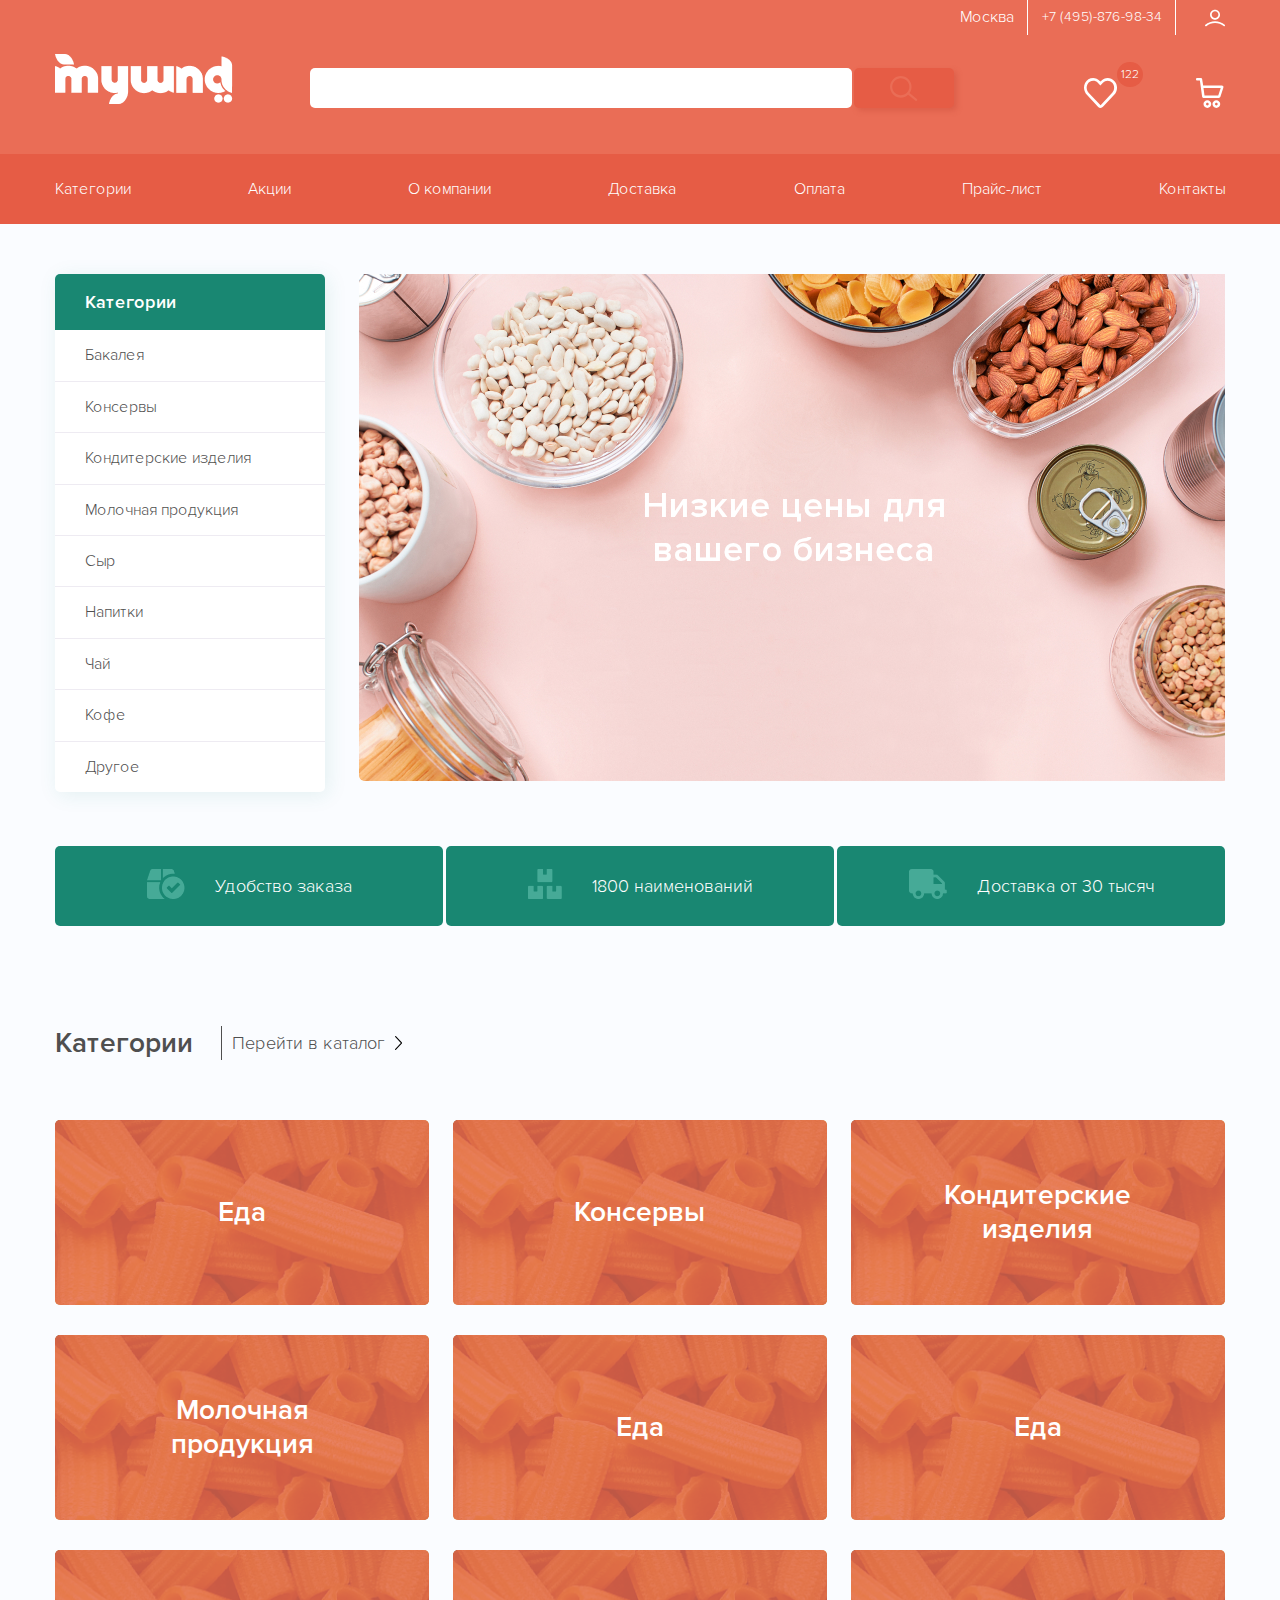
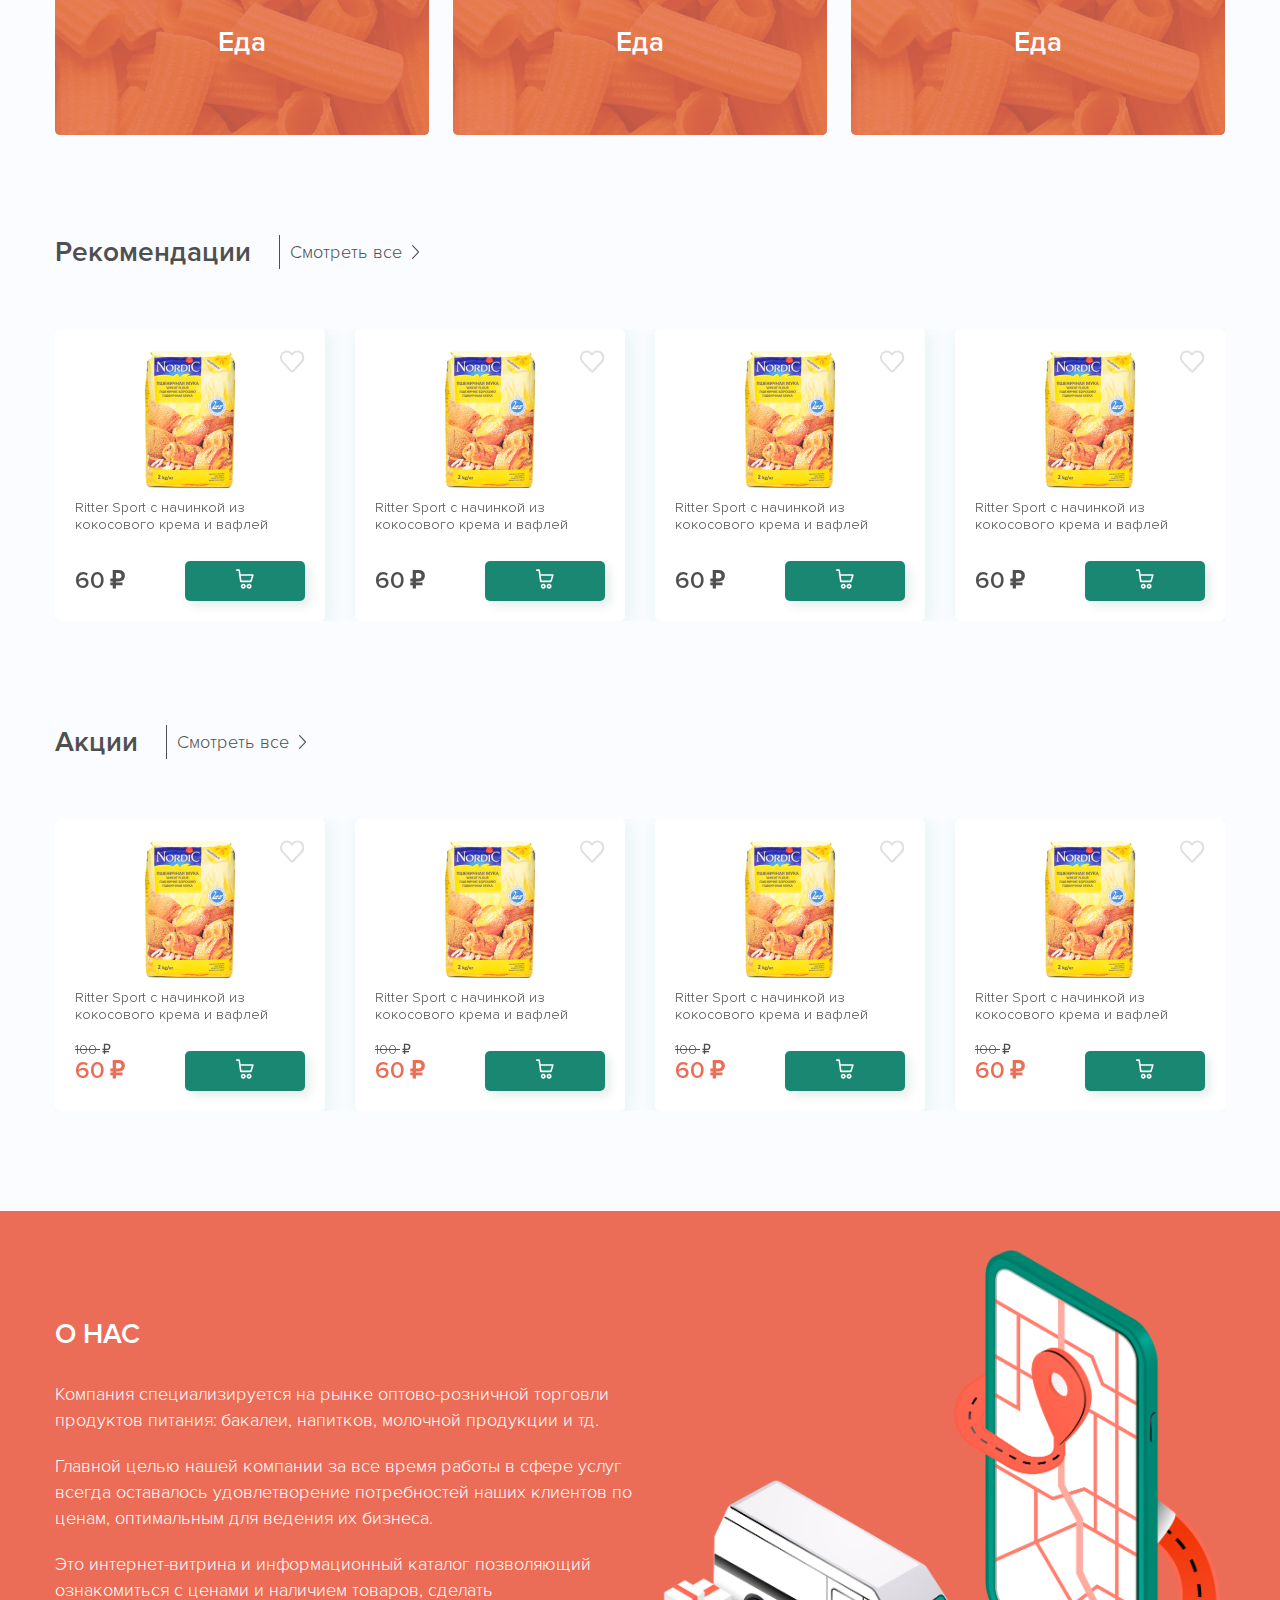
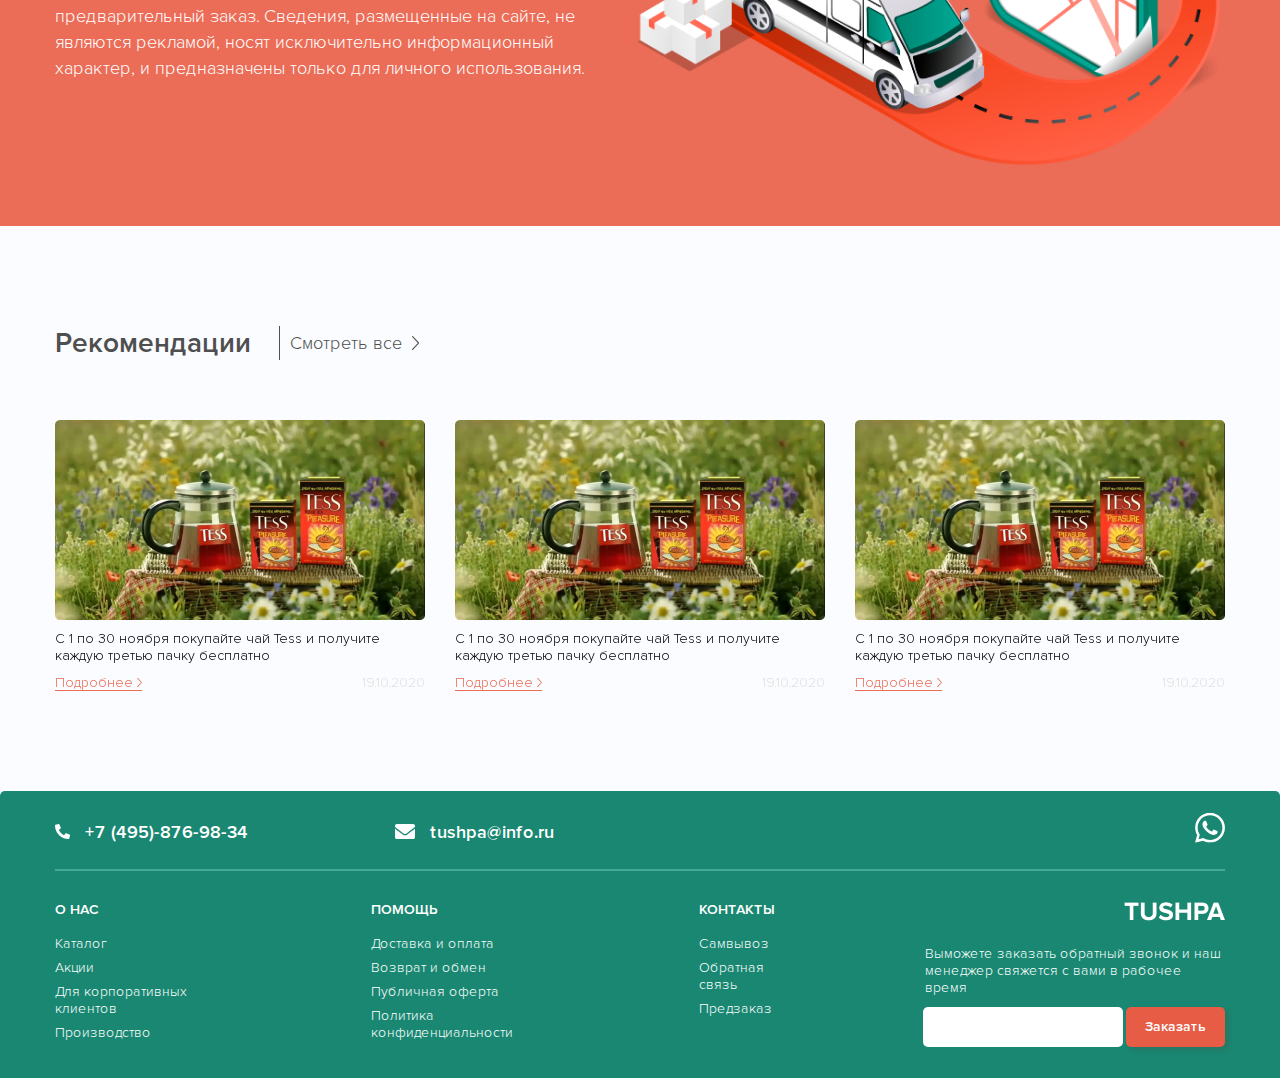
==== commit 441cce34: "final" ====
--- a/public/index.html
+++ b/public/index.html
@@ -13,14 +13,14 @@
         <div class="header__top">
           <div class="header__city"> <span>Москва</span></div>
           <div class="header__tel"><a href="tel:+74958769834">+7 (495)-876-98-34</a></div>
-          <div class="header__login">
+          <div class="header__login" data-modal-open="login">
             <svg>
               <use xlink:href="img/symbols.svg#svg-user"></use>
             </svg>
           </div>
         </div>
         <div class="header__main">
-          <div class="header__logo"><img src="img/logo.png" alt=""/></div>
+          <div class="header__logo"><a href="/"><img src="img/logo.png" alt=""/></a></div>
           <div class="header__search">
             <div class="header__search-input">
               <input type="text"/>
@@ -68,6 +68,7 @@
             <svg>
               <use xlink:href="img/symbols.svg#svg-fav"></use>
             </svg>
+            <div class="header__quantity"><span>122</span></div>
           </div>
           <div class="header__cart"><span>
               <svg>
@@ -131,17 +132,17 @@
           </div>
         </div>
         <div class="header-mobail">
-          <div class="header__login"><img src="img/logo-mobile.png" alt=""/></div>
+          <div class="header__login"><a href="/"><img src="img/logo-mobile.png" alt=""/></a></div>
         </div>
       </div>
     </header>
     <div class="header-nav">
       <div class="container">
         <ul class="header-nav__list">
-          <li class="header-nav__item"><a class="header-nav__link" href="#">Категории</a><svg width="41" height="21" viewBox="0 0 41 21" fill="none" xmlns="http://www.w3.org/2000/svg" class="cat-mini__decor">
+          <li class="header-nav__item"><a class="header-nav__link" href="#">Категории</a>
+            <div class="nav-mobile__box"><svg width="41" height="21" viewBox="0 0 41 21" fill="none" xmlns="http://www.w3.org/2000/svg" class="cat-mini__decor">
 <path d="M0.402344 21V21C2.02406 21 3.56314 20.2135 4.50053 18.8901L15.9262 2.76008C17.9189 -0.0531069 22.0937 -0.0530879 24.0864 2.76011L35.5118 18.8901C36.4492 20.2135 37.9702 21 39.5919 21H40.0063H0.402344Z"/>
 </svg>
-            <div class="nav-mobile__box">
               <ul class="nav-mobile__list">
                 <li class="main-nav__item"><a class="main-nav__link" href="javascript:void(0);">Кондитерские изделия</a></li>
                 <li class="main-nav__item"><a class="main-nav__link" href="javascript:void(0);">Молочная продукция</a></li>
@@ -153,10 +154,10 @@
               </ul>
             </div>
           </li>
-          <li class="header-nav__item"><a class="header-nav__link" href="#">Акции</a><svg width="41" height="21" viewBox="0 0 41 21" fill="none" xmlns="http://www.w3.org/2000/svg" class="cat-mini__decor">
+          <li class="header-nav__item"><a class="header-nav__link" href="#">Акции</a>
+            <div class="nav-mobile__box"><svg width="41" height="21" viewBox="0 0 41 21" fill="none" xmlns="http://www.w3.org/2000/svg" class="cat-mini__decor">
 <path d="M0.402344 21V21C2.02406 21 3.56314 20.2135 4.50053 18.8901L15.9262 2.76008C17.9189 -0.0531069 22.0937 -0.0530879 24.0864 2.76011L35.5118 18.8901C36.4492 20.2135 37.9702 21 39.5919 21H40.0063H0.402344Z"/>
 </svg>
-            <div class="nav-mobile__box">
               <ul class="nav-mobile__list">
                 <li class="main-nav__item"><a class="main-nav__link" href="javascript:void(0);">Кондитерские изделия</a></li>
                 <li class="main-nav__item"><a class="main-nav__link" href="javascript:void(0);">Молочная продукция</a></li>
@@ -168,10 +169,10 @@
               </ul>
             </div>
           </li>
-          <li class="header-nav__item"><a class="header-nav__link" href="#">О компании</a><svg width="41" height="21" viewBox="0 0 41 21" fill="none" xmlns="http://www.w3.org/2000/svg" class="cat-mini__decor">
+          <li class="header-nav__item"><a class="header-nav__link" href="#">О компании</a>
+            <div class="nav-mobile__box"><svg width="41" height="21" viewBox="0 0 41 21" fill="none" xmlns="http://www.w3.org/2000/svg" class="cat-mini__decor">
 <path d="M0.402344 21V21C2.02406 21 3.56314 20.2135 4.50053 18.8901L15.9262 2.76008C17.9189 -0.0531069 22.0937 -0.0530879 24.0864 2.76011L35.5118 18.8901C36.4492 20.2135 37.9702 21 39.5919 21H40.0063H0.402344Z"/>
 </svg>
-            <div class="nav-mobile__box">
               <ul class="nav-mobile__list">
                 <li class="main-nav__item"><a class="main-nav__link" href="javascript:void(0);">Кондитерские изделия</a></li>
                 <li class="main-nav__item"><a class="main-nav__link" href="javascript:void(0);">Молочная продукция</a></li>
@@ -183,10 +184,10 @@
               </ul>
             </div>
           </li>
-          <li class="header-nav__item"><a class="header-nav__link" href="#">Доставка</a><svg width="41" height="21" viewBox="0 0 41 21" fill="none" xmlns="http://www.w3.org/2000/svg" class="cat-mini__decor">
+          <li class="header-nav__item"><a class="header-nav__link" href="#">Доставка</a>
+            <div class="nav-mobile__box"><svg width="41" height="21" viewBox="0 0 41 21" fill="none" xmlns="http://www.w3.org/2000/svg" class="cat-mini__decor">
 <path d="M0.402344 21V21C2.02406 21 3.56314 20.2135 4.50053 18.8901L15.9262 2.76008C17.9189 -0.0531069 22.0937 -0.0530879 24.0864 2.76011L35.5118 18.8901C36.4492 20.2135 37.9702 21 39.5919 21H40.0063H0.402344Z"/>
 </svg>
-            <div class="nav-mobile__box">
               <ul class="nav-mobile__list">
                 <li class="main-nav__item"><a class="main-nav__link" href="javascript:void(0);">Кондитерские изделия</a></li>
                 <li class="main-nav__item"><a class="main-nav__link" href="javascript:void(0);">Молочная продукция</a></li>
@@ -198,10 +199,10 @@
               </ul>
             </div>
           </li>
-          <li class="header-nav__item"><a class="header-nav__link" href="#">Оплата</a><svg width="41" height="21" viewBox="0 0 41 21" fill="none" xmlns="http://www.w3.org/2000/svg" class="cat-mini__decor">
+          <li class="header-nav__item"><a class="header-nav__link" href="#">Оплата</a>
+            <div class="nav-mobile__box"><svg width="41" height="21" viewBox="0 0 41 21" fill="none" xmlns="http://www.w3.org/2000/svg" class="cat-mini__decor">
 <path d="M0.402344 21V21C2.02406 21 3.56314 20.2135 4.50053 18.8901L15.9262 2.76008C17.9189 -0.0531069 22.0937 -0.0530879 24.0864 2.76011L35.5118 18.8901C36.4492 20.2135 37.9702 21 39.5919 21H40.0063H0.402344Z"/>
 </svg>
-            <div class="nav-mobile__box">
               <ul class="nav-mobile__list">
                 <li class="main-nav__item"><a class="main-nav__link" href="javascript:void(0);">Кондитерские изделия</a></li>
                 <li class="main-nav__item"><a class="main-nav__link" href="javascript:void(0);">Молочная продукция</a></li>
@@ -213,10 +214,10 @@
               </ul>
             </div>
           </li>
-          <li class="header-nav__item"><a class="header-nav__link" href="#">Прайс-лист</a><svg width="41" height="21" viewBox="0 0 41 21" fill="none" xmlns="http://www.w3.org/2000/svg" class="cat-mini__decor">
+          <li class="header-nav__item"><a class="header-nav__link" href="#">Прайс-лист</a>
+            <div class="nav-mobile__box"><svg width="41" height="21" viewBox="0 0 41 21" fill="none" xmlns="http://www.w3.org/2000/svg" class="cat-mini__decor">
 <path d="M0.402344 21V21C2.02406 21 3.56314 20.2135 4.50053 18.8901L15.9262 2.76008C17.9189 -0.0531069 22.0937 -0.0530879 24.0864 2.76011L35.5118 18.8901C36.4492 20.2135 37.9702 21 39.5919 21H40.0063H0.402344Z"/>
 </svg>
-            <div class="nav-mobile__box">
               <ul class="nav-mobile__list">
                 <li class="main-nav__item"><a class="main-nav__link" href="javascript:void(0);">Кондитерские изделия</a></li>
                 <li class="main-nav__item"><a class="main-nav__link" href="javascript:void(0);">Молочная продукция</a></li>
@@ -228,10 +229,10 @@
               </ul>
             </div>
           </li>
-          <li class="header-nav__item"><a class="header-nav__link" href="#">Контакты</a><svg width="41" height="21" viewBox="0 0 41 21" fill="none" xmlns="http://www.w3.org/2000/svg" class="cat-mini__decor">
+          <li class="header-nav__item"><a class="header-nav__link" href="#">Контакты</a>
+            <div class="nav-mobile__box"><svg width="41" height="21" viewBox="0 0 41 21" fill="none" xmlns="http://www.w3.org/2000/svg" class="cat-mini__decor">
 <path d="M0.402344 21V21C2.02406 21 3.56314 20.2135 4.50053 18.8901L15.9262 2.76008C17.9189 -0.0531069 22.0937 -0.0530879 24.0864 2.76011L35.5118 18.8901C36.4492 20.2135 37.9702 21 39.5919 21H40.0063H0.402344Z"/>
 </svg>
-            <div class="nav-mobile__box">
               <ul class="nav-mobile__list">
                 <li class="main-nav__item"><a class="main-nav__link" href="javascript:void(0);">Кондитерские изделия</a></li>
                 <li class="main-nav__item"><a class="main-nav__link" href="javascript:void(0);">Молочная продукция</a></li>
@@ -244,6 +245,53 @@
             </div>
           </li>
         </ul>
+      </div>
+    </div>
+    <div class="breadcrumb__mobile">
+      <ul class="breadcrumbs__list">
+        <li class="breadcrumbs__item"><span> 
+            <svg>
+              <use xlink:href="img/symbols.svg#svg-breadcrumb-arrow"></use>
+            </svg></span><span> Избранное</span></li>
+      </ul>
+    </div>
+    <div class="navigation-mobile">
+      <div class="navigation-mobile__back btn-close__menu">
+        <li class="breadcrumbs__item"><span> 
+            <svg>
+              <use xlink:href="img/symbols.svg#svg-breadcrumb-arrow"></use>
+            </svg></span><span> Избранное</span></li>
+      </div>
+      <ul class="navigation-mobile__list">
+        <li class="navigation-mobile__item"><a class="navigation-mobile__link" href="#">Категории</a></li>
+        <li class="navigation-mobile__item"><a class="navigation-mobile__link" href="#">Акции</a></li>
+        <li class="navigation-mobile__item"><a class="navigation-mobile__link" href="#">О компании</a></li>
+        <li class="navigation-mobile__item"><a class="navigation-mobile__link" href="#">Доставка</a></li>
+        <li class="navigation-mobile__item"><a class="navigation-mobile__link" href="#">Оплата</a></li>
+        <li class="navigation-mobile__item"><a class="navigation-mobile__link" href="#">Прайс-лист</a></li>
+        <li class="navigation-mobile__item"><a class="navigation-mobile__link" href="#">Контакты</a></li>
+        <li class="navigation-mobile__item"><a class="navigation-mobile__link" href="#">Избранное</a></li>
+      </ul>
+      <div class="navigation-mobile__box">
+        <div class="navigation-mobile__left">
+          <div class="navigation-mobile__phone"><span>
+              <svg>
+                <use xlink:href="img/symbols.svg#svg-tel"></use>
+              </svg></span><span>+7 (495)-876-98-34</span></div>
+          <div class="navigation-mobile__email"><span>
+              <svg>
+                <use xlink:href="img/symbols.svg#svg-email"></use>
+              </svg></span><span>tushpa@info.ru</span></div>
+          <div class="navigation-mobile__city"><span> </span><span>Москва</span></div>
+        </div>
+        <div class="navigation-mobile__right">
+          <div class="navigation-mobile__whatsapp">
+            <svg>
+              <use xlink:href="img/symbols.svg#svg-whatsapp"></use>
+            </svg>
+          </div>
+          <div class="navigation-mobile__logo"><img src="img/logo-footer.png" alt=""></div>
+        </div>
       </div>
     </div>
     <main class="main">
@@ -351,46 +399,44 @@
         </div>
       </div>
       <div class="section section_navigation">
-        <div class="container">
-          <div class="mobile-nav">
-            <ul class="mobile-nav__list">
-              <li class="mobile-nav__item">
-                <div class="mobile-nav__link">
-                  <svg>
-                    <use xlink:href="img/symbols.svg#svg-home"></use>
-                  </svg>
-                </div>
-              </li>
-              <li class="mobile-nav__item">
-                <div class="mobile-nav__link">
-                  <svg>
-                    <use xlink:href="img/symbols.svg#svg-cart"></use>
-                  </svg>
-                </div>
-              </li>
-              <li class="mobile-nav__item">
-                <div class="mobile-nav__link mobile-nav__search">
-                  <svg>
-                    <use xlink:href="img/symbols.svg#svg-search"></use>
-                  </svg>
-                </div>
-              </li>
-              <li class="mobile-nav__item">
-                <div class="mobile-nav__link">
-                  <svg>
-                    <use xlink:href="img/symbols.svg#svg-user"></use>
-                  </svg>
-                </div>
-              </li>
-              <li class="mobile-nav__item">
-                <div class="mobile-nav__link">
-                  <svg>
-                    <use xlink:href="img/symbols.svg#svg-burger"></use>
-                  </svg>
-                </div>
-              </li>
-            </ul>
-          </div>
+        <div class="mobile-nav">
+          <ul class="mobile-nav__list">
+            <li class="mobile-nav__item">
+              <div class="mobile-nav__link">
+                <svg>
+                  <use xlink:href="img/symbols.svg#svg-home"></use>
+                </svg>
+              </div>
+            </li>
+            <li class="mobile-nav__item">
+              <div class="mobile-nav__link">
+                <svg>
+                  <use xlink:href="img/symbols.svg#svg-cart"></use>
+                </svg>
+              </div>
+            </li>
+            <li class="mobile-nav__item mobile-nav__item_active">
+              <div class="mobile-nav__link mobile-nav__search">
+                <svg>
+                  <use xlink:href="img/symbols.svg#svg-search"></use>
+                </svg>
+              </div>
+            </li>
+            <li class="mobile-nav__item" data-modal-open="login">
+              <div class="mobile-nav__link">
+                <svg>
+                  <use xlink:href="img/symbols.svg#svg-user"></use>
+                </svg>
+              </div>
+            </li>
+            <li class="mobile-nav__item js-open-burger">
+              <div class="mobile-nav__link">
+                <svg>
+                  <use xlink:href="img/symbols.svg#svg-burger"></use>
+                </svg>
+              </div>
+            </li>
+          </ul>
         </div>
       </div>
       <div class="section">
@@ -923,7 +969,7 @@
               </div>
             </div>
             <div class="about__right">
-              <div class="about__img"><img src="img/about.png" alt=""/></div>
+              <div class="about__img"><img src="img/img_about.png" alt=""/></div>
             </div>
           </div>
         </div>
@@ -1172,6 +1218,32 @@
         </div>
       </div>
     </footer>
+    <div class="modal-container">
+      <div class="modal modal__login" data-modal="login">
+        <div class="btn-nav__menu">
+          <li class="breadcrumbs__item"><span> 
+              <svg>
+                <use xlink:href="img/symbols.svg#svg-breadcrumb-arrow"></use>
+              </svg></span><span> Избранное</span></li>
+        </div>
+        <div class="modal__box">
+          <div class="modal__title"><span>Войти</span></div>
+          <div class="modal__input">
+            <input type="text"/>
+          </div>
+          <div class="modal__input">
+            <input type="text"/>
+          </div>
+          <div class="modal__hints"><a class="modal__remember">
+              <label><span class="modal__checkbox">
+                  <input type="checkbox"/>
+                  <svg>
+                    <use xlink:href="img/symbols.svg#svg-checkbox-active"></use>
+                  </svg></span><span>Запомнить меня</span></label></a><a class="modal__forgotten"><span>Забыли пароль?</span></a></div>
+          <div class="modal__btn"><span>Войти</span></div>
+        </div>
+      </div>
+    </div>
     <script src="js/libs.js"></script>
     <script src="js/script.js"></script>
   </body>
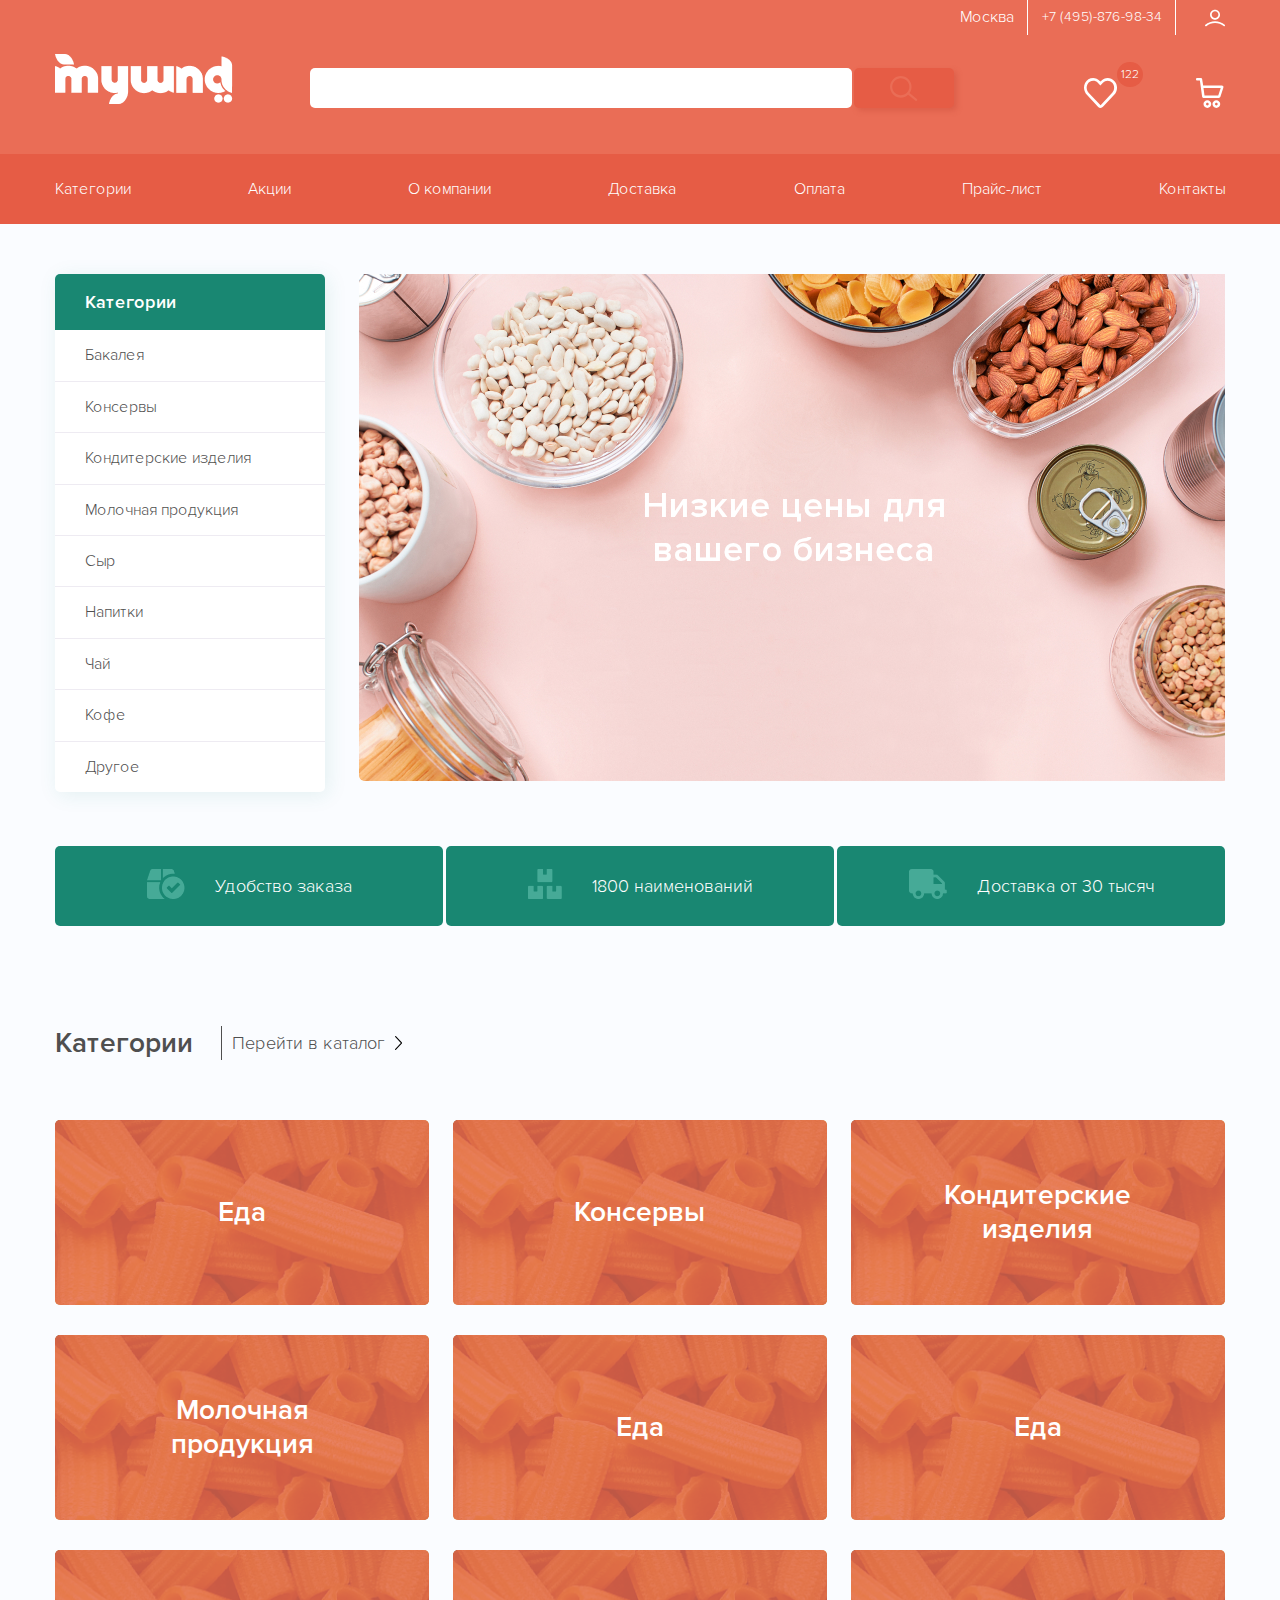
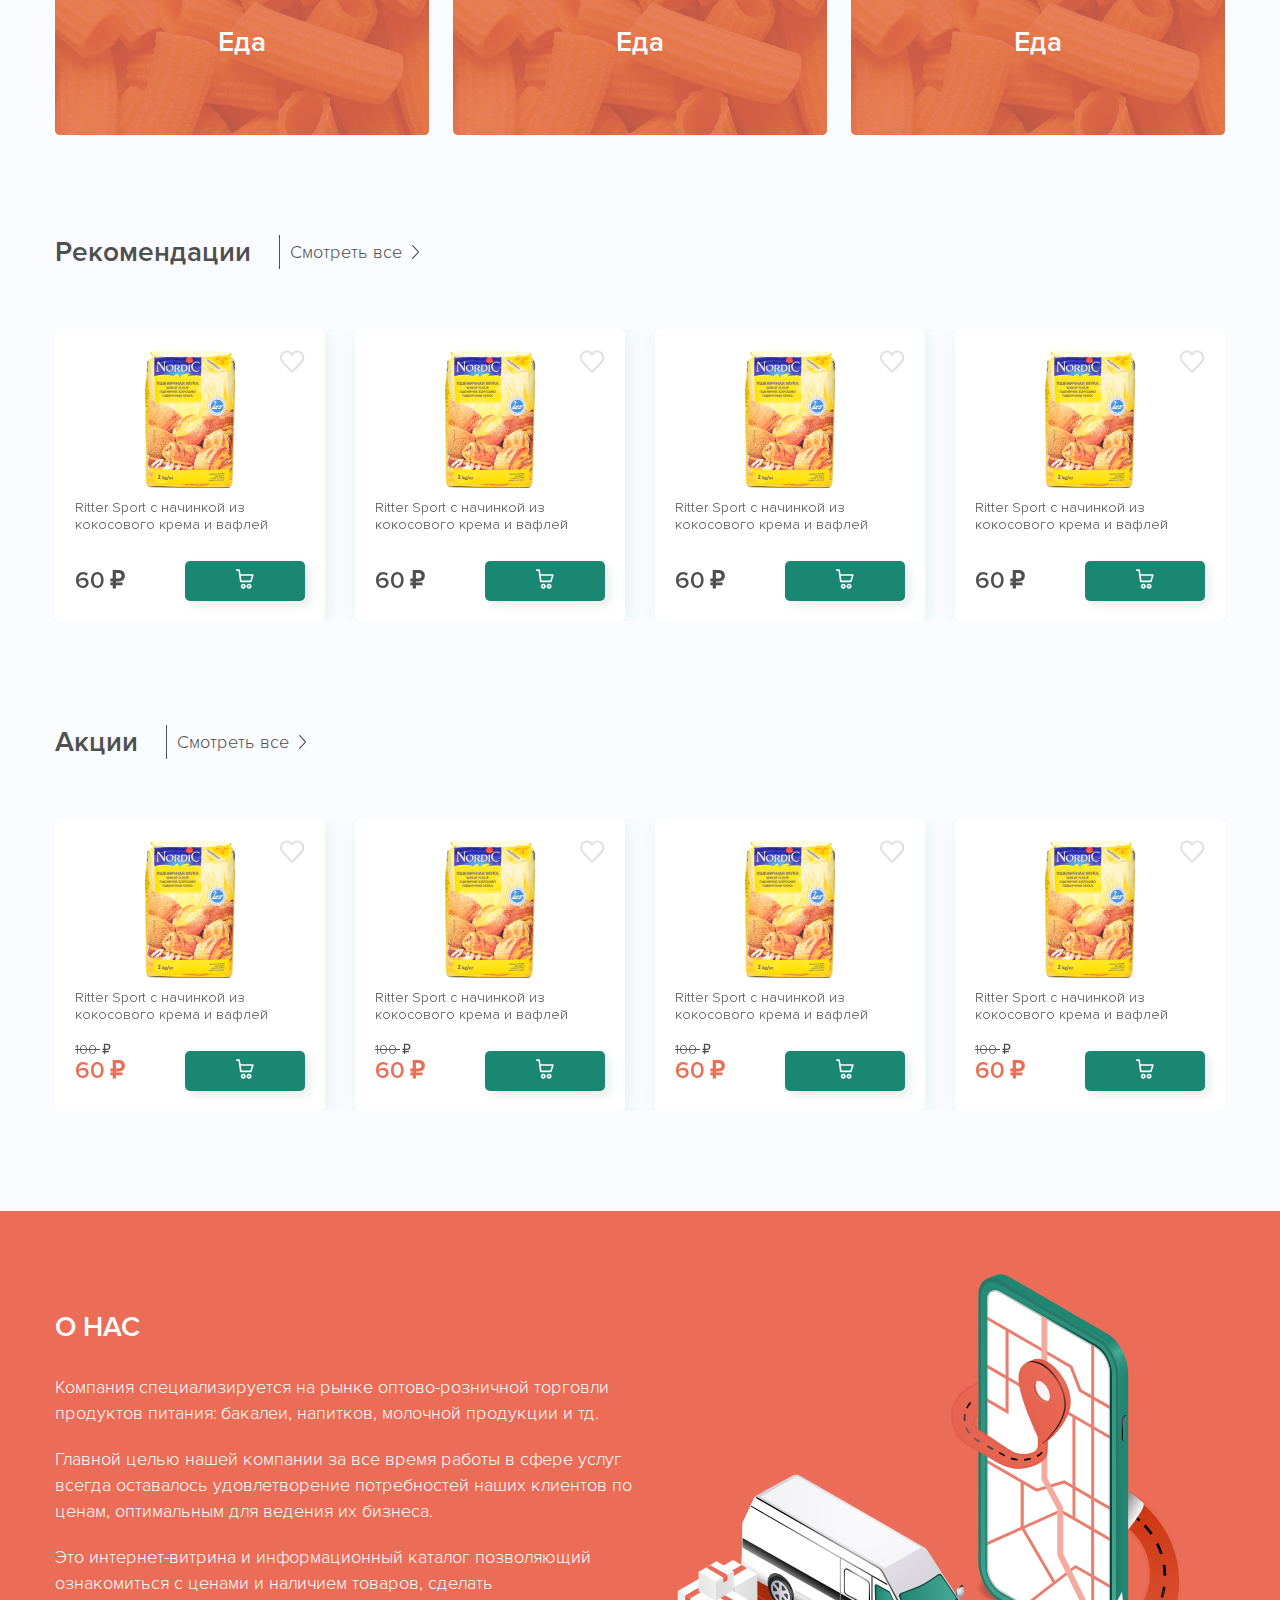
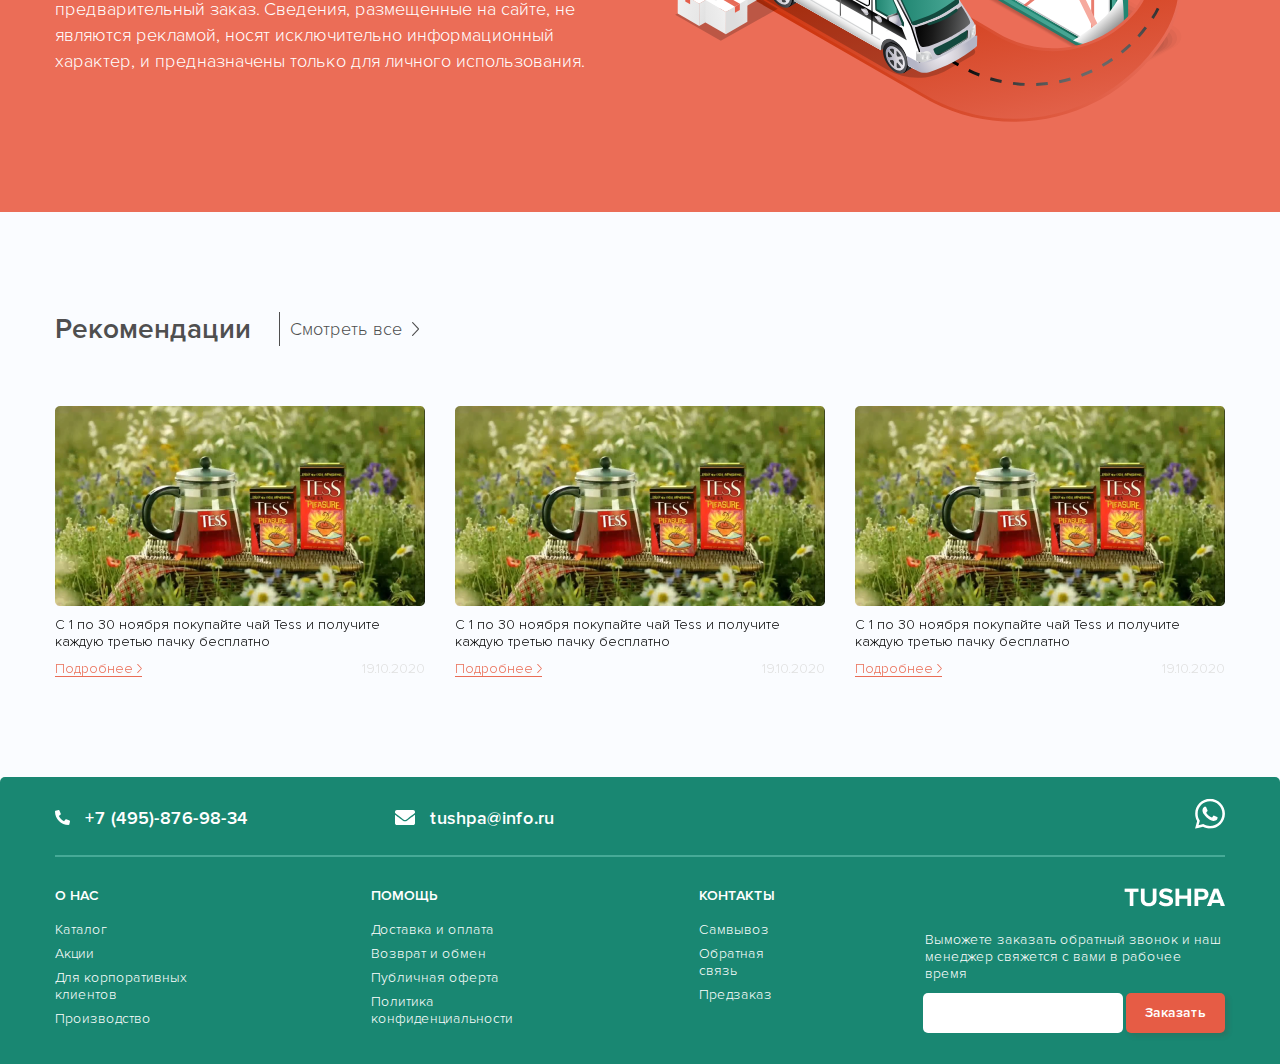
==== commit fba5cbf1: "final" ====
--- a/public/index.html
+++ b/public/index.html
@@ -969,7 +969,7 @@
               </div>
             </div>
             <div class="about__right">
-              <div class="about__img"><img src="img/img_about.png" alt=""/></div>
+              <div class="about__img"><img src="img/about.svg" alt="about"/></div>
             </div>
           </div>
         </div>
